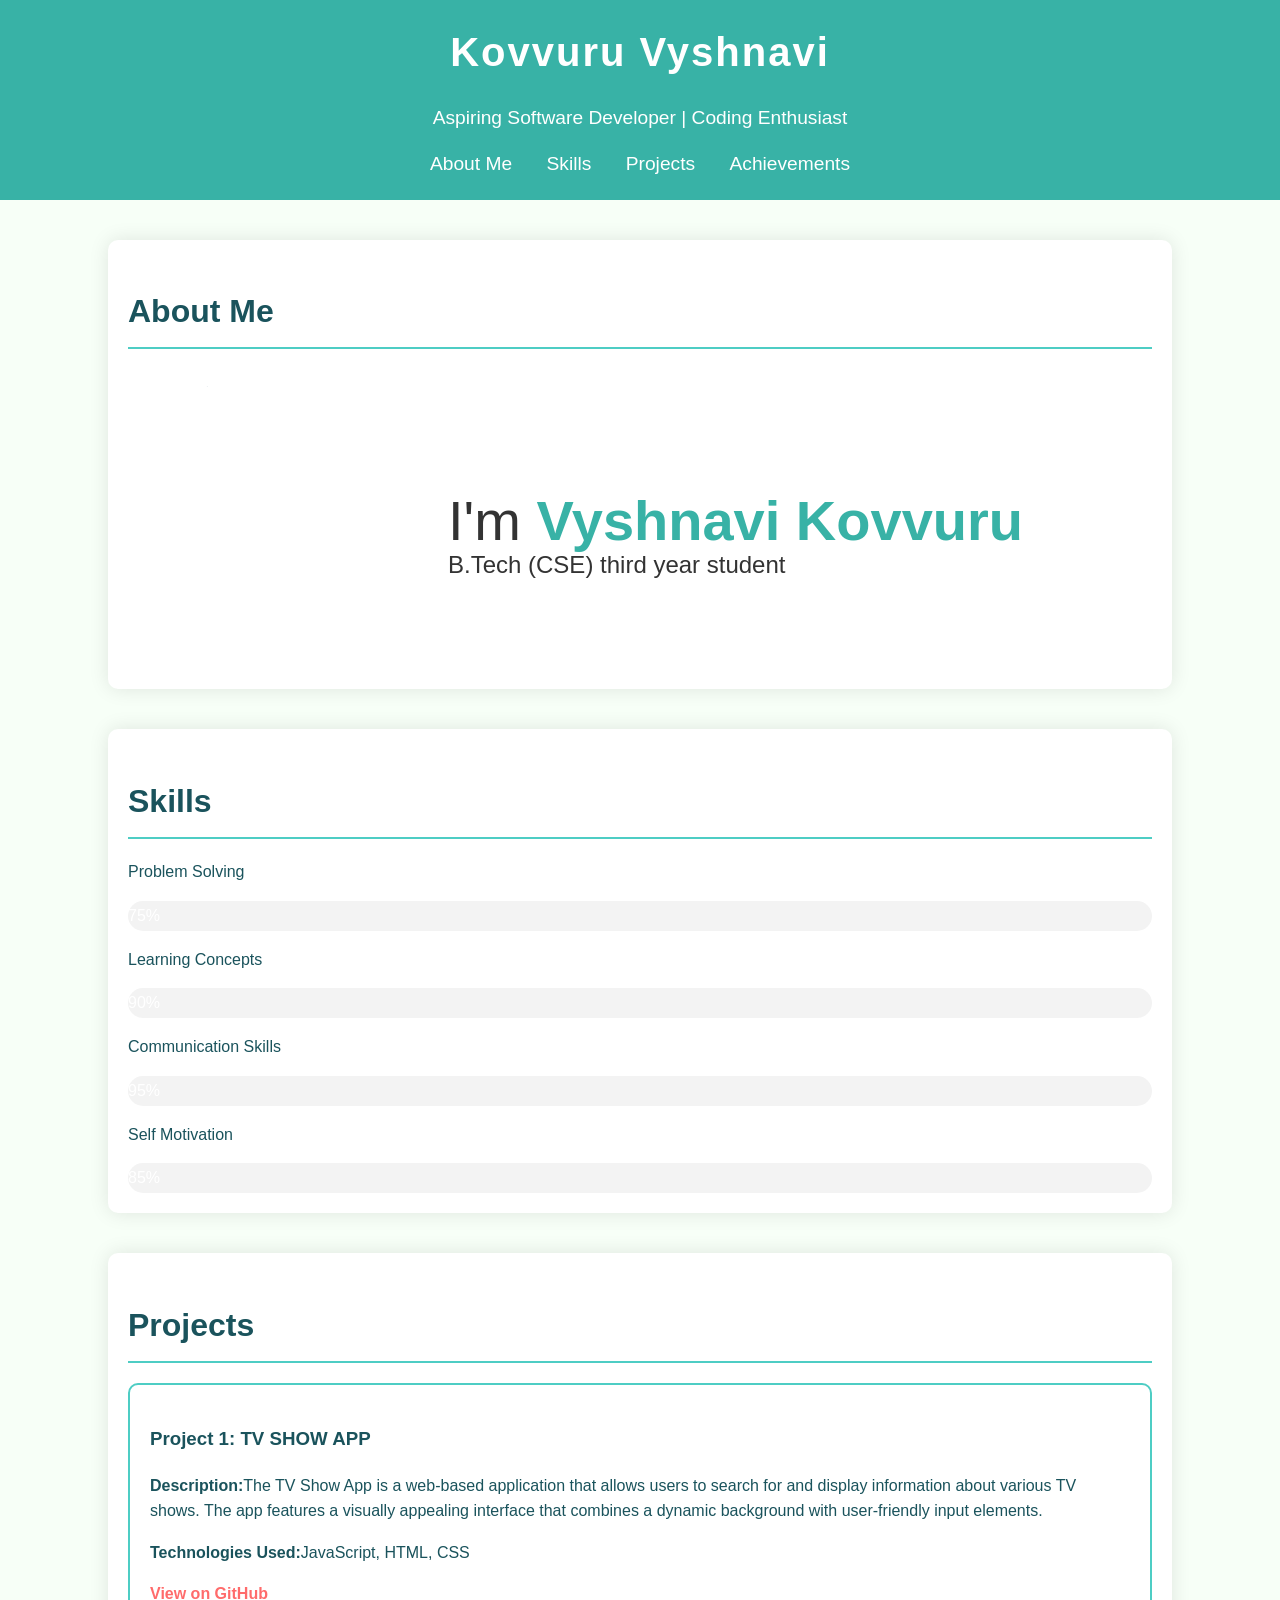
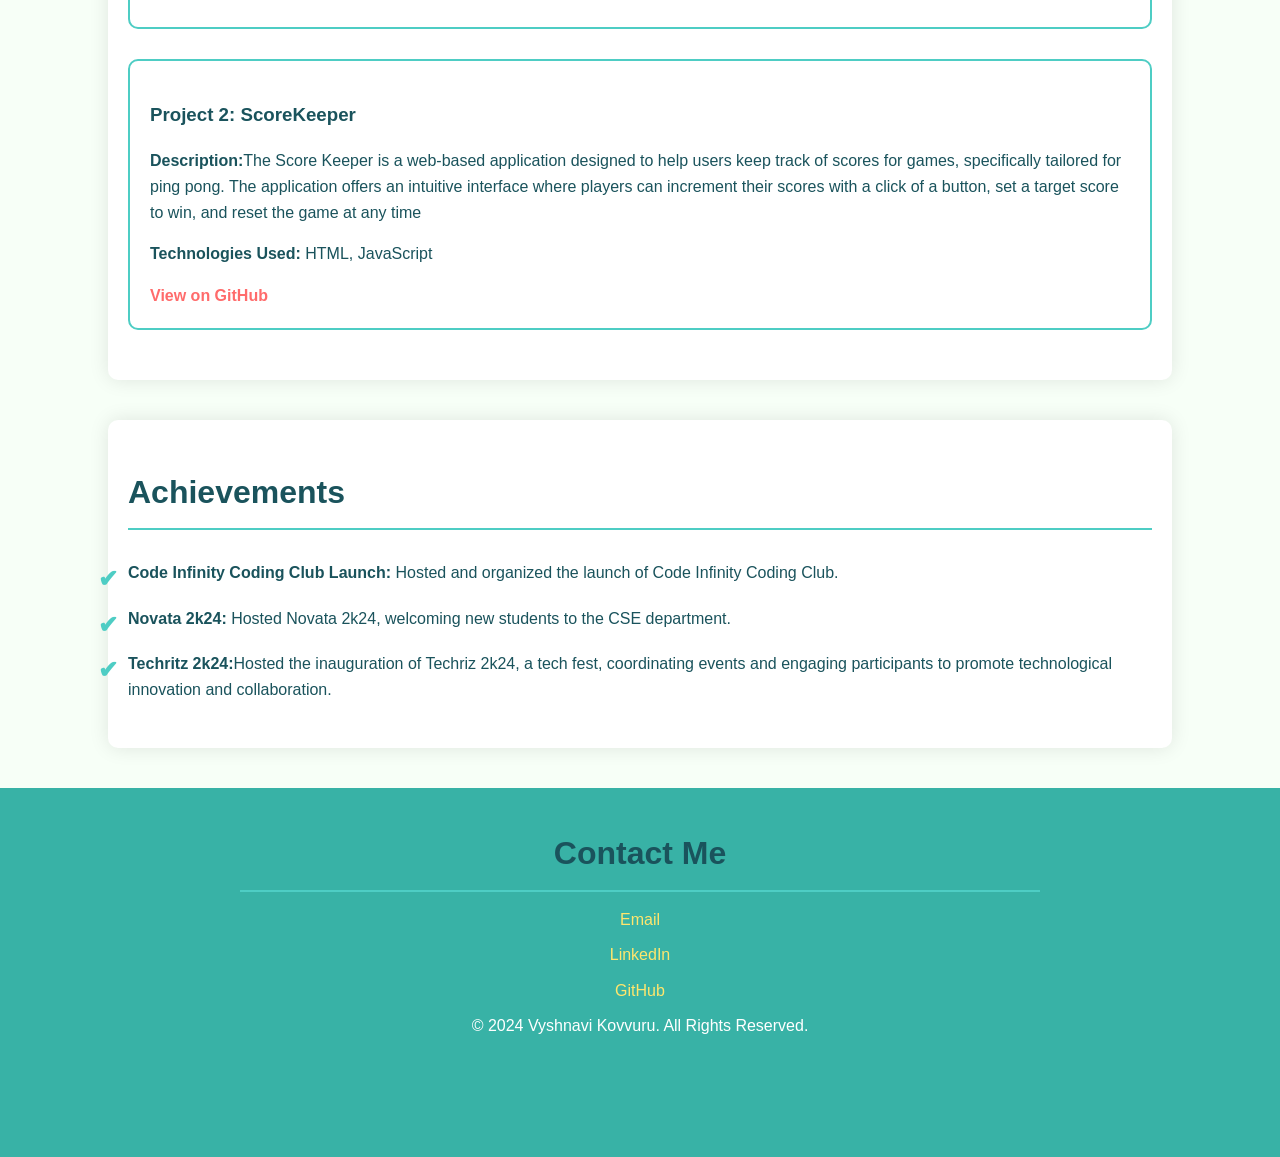
==== index.html @ 415fb472 "Update index.html" ====
<!DOCTYPE html>
<html lang="en">
<head>
    <meta charset="UTF-8">
    <meta name="viewport" content="width=device-width, initial-scale=1.0">
    <meta http-equiv="X-UA-Compatible" content="ie=edge">
    <title>My Portfolio</title>
    <link rel="stylesheet" href="portfolio.css">
</head>
<body>
    <header>
        <h1>Kovvuru Vyshnavi</h1>
        <p>Aspiring Software Developer | Coding Enthusiast</p>
        <nav>
            <a href="#about">About Me</a>
            <a href="#skills">Skills</a>
            <a href="#projects">Projects</a>
            <a href="#achievements">Achievements</a>
        </nav>
    </header>

    <section id="about" class="section">
        <h2>About Me</h2>
        <div class="about-container">
            <img src="C:\Users\Vyshnavi\Downloads\1729395851161.jpg" alt="Vyshnavi" class="profile-image">
            <div class="about-text">
                <p id="self">I'm <strong id="selfd">Vyshnavi Kovvuru</strong></p>
                <p id="student-info">B.Tech (CSE) third year student</p> 
            </div>
        </div> 
    </section>

    
    <section id="skills" class="section">
        <h2>Skills</h2>
        <div class="skill-bar">
            <p>Problem Solving</p>
            <div class="progress">
                <div class="progress-bar" style="width: 75%;">75%</div>
            </div>
        </div>
        <div class="skill-bar">
            <p>Learning Concepts</p>
            <div class="progress">
                <div class="progress-bar" style="width: 90%;">90%</div>
            </div>
        </div>
        <div class="skill-bar">
            <p>Communication Skills</p>
            <div class="progress">
                <div class="progress-bar" style="width: 95%;">95%</div>
            </div>
        </div>
        <div class="skill-bar"></div>
            <p>Self Motivation</p>
            <div class="progress">
                <div class="progress-bar" style="width: 85%;">85%</div>
            </div>
        </div>
    </section>

    <section id="projects" class="section">
        <h2>Projects</h2>
        <div class="project">
            <h3>Project 1: TV SHOW APP</h3>
            <div class="project-description">
                <p><strong>Description:</strong>The TV Show App is a web-based application that allows users to search for and display information about
                    various TV shows. The app features a visually appealing interface that combines a dynamic background
                    with user-friendly input elements.</p>
                <p><strong>Technologies Used:</strong>JavaScript, HTML, CSS</p>
                <a href="https://github.com/vyshnavikovvuru/TvshowApp" target="_blank">View on GitHub</a>
            </div>
        </div>
        <div class="project">
            <h3>Project 2: ScoreKeeper</h3>
            <div class="project-description">
                <p><strong>Description:</strong>The Score Keeper is a web-based application designed to help users keep track of scores for games, specifically
                    tailored for ping pong. The application offers an intuitive interface where players can increment their scores
                    with a click of a button, set a target score to win, and reset the game at any time</p>
                <p><strong>Technologies Used:</strong> HTML, JavaScript</p>
                <a href="https://github.com/vyshnavikovvuru/ScoreKeeper" target="_blank">View on GitHub</a>
            </div>
        </div>
    </section>

    <section id="achievements" class="section">
        <h2>Achievements</h2>
        <ul>
            <li><strong>Code Infinity Coding Club Launch:</strong> Hosted and organized the launch of Code Infinity Coding Club.</li>
            <li><strong>Novata 2k24:</strong> Hosted Novata 2k24, welcoming new students to the CSE department.</li>
            <li><strong>Techritz 2k24:</strong>Hosted the inauguration of Techriz 2k24, a tech fest, coordinating events and engaging participants to promote technological innovation and collaboration.</li>
        </ul>
    </section>

    <!-- <section id="contact" class="section">
        <h2>Contact</h2>
        <p>Email: <a href="mailto:youremail@example.com">youremail@example.com</a></p>
        <p>LinkedIn: <a href="[Your LinkedIn URL]" target="_blank">LinkedIn Profile</a></p>
        <p>GitHub: <a href="[Your GitHub URL]" target="_blank">GitHub Profile</a></p>
    </section> -->

    <footer>
        <div class="footer-content">
            <h2>Contact Me</h2>
            <p><a href="mailto:vyshnavikovvuru7@gmail.com">Email</a></p>
            <p><a href="https://www.linkedin.com/in/vyshnavi-kovvuru-048918289" target="_blank">LinkedIn</a></p>
            <p><a href="https://github.com/vyshnavikovvuru" target="_blank">GitHub</a></p>
            <p>© 2024 Vyshnavi Kovvuru. All Rights Reserved.</p>
            
            <div class="social-icons">
                <a href="https://www.linkedin.com/in/vyshnavi-kovvuru-048918289" target="_blank" aria-label="LinkedIn">
                    <i class="fab fa-linkedin"></i>
                </a>
                <a href="https://github.com/vyshnavikovvuru" target="_blank" aria-label="GitHub">
                    <i class="fab fa-github"></i>
                </a>
                <a href="mailto:vyshnavikovvuru7@gmail.com" aria-label="Email">
                    <i class="fas fa-envelope"></i>
                </a>
            </div>
        </div>
    </footer>
    
    

    <script src="portfolio.js"></script>
</body>
</html>
---- portfolio.css ----
/* Existing styles remain unchanged */
body {
    font-family: 'Arial', sans-serif;
    margin: 0;
    padding: 0;
    background-color: #F7FFF7;
    color: #1A535C;
    line-height: 1.6;
    /* background-image: url("https://wallpapers.com/images/hd/light-color-background-u5ajon1xr9puabyq.jpg"); */
    background-size: cover; /* Ensures the image covers the entire background */
    background-position: center; /* Centers the image */
    background-repeat: no-repeat; /* Prevents the image from repeating */
}

header {
    background-color:#38B2A6;
    color: white;
    padding: 20px 0;
    text-align: center;
}

header h1 {
    margin: 0;
    font-size: 2.5em;
    letter-spacing: 2px;
}

header p {
    font-size: 1.2em;
    margin-bottom: 15px;
}

header nav a {
    color: white;
    text-decoration: none;
    margin: 0 15px;
    font-size: 1.2em;
}

header nav a:hover {
    color: #FFE66D; /* Add a hover effect with an accent color */
}
.about-container {
    display: flex; /* Use flexbox for alignment */
    align-items: center; /* Center items vertically */
}

.profile-image {
    width: 300px; /* Adjust width as needed */
    height: 300px; /* Set height to make it a circle */
    border-radius: 50%; /* Make the image circular */
    margin-right: 20px; /* Space between the image and text */
    object-fit: cover; /* Ensure the image covers the area without distortion */
}
#self{
    font-size: 3.5rem; /* Increase size of paragraph text */
    line-height: 1.6; /* Improve readability with line height */
    color: #333;
}
#selfd{
    color :  #38B2A6;
}
#student-info{
    font-size: 1.5rem; /* Increase size of paragraph text */
    margin-top: 0cm;
    line-height: 0; /* Improve readability with line height */
    color: #333;
    /* margin: 0 !important; */
}
.about-text p {
    margin: 0; 
    line-height: 0.15;
    margin-top: 2px;
}


section {
    margin: 40px auto;
    padding: 20px;
    width: 80%;
    background-color: white;
    border-radius: 10px;
    box-shadow: 0 0 20px rgba(0, 0, 0, 0.1);
}

/* Section Titles */
h2 {
    border-bottom: 2px solid #4ECDC4;
    color: #1A535C;
    padding-bottom: 10px;
    margin-bottom: 20px;
    font-size: 2em;
}

/* Skills with Colorful Progress Bars */
.skill-bar {
    margin-bottom: 15px;
}

.progress {
    background-color: #f3f3f3;
    border-radius: 20px;
    position: relative;
    height: 30px;
    width: 100%;
}

.progress-bar {
    background-color: #38B2A6;
    height: 100%;
    line-height: 30px;
    color: white;
    text-align: center;
    border-radius: 20px;
    width: 0;
    transition: width 1.5s ease-in-out;
}

/* Projects with Hover Effect and Accent Colors */
.project {
    margin-bottom: 30px;
    padding: 20px;
    border: 2px solid #4ECDC4;
    border-radius: 10px;
    transition: transform 0.3s ease, background-color 0.3s ease;
}

.project:hover {
    transform: scale(1.05);
    background-color: #FFE66D;
}

.project h3 {
    color: #1A535C;
}

.project a {
    color: #FF6B6B;
    text-decoration: none;
    font-weight: bold;
}

.project a:hover {
    color: #4ECDC4;
}

/* Achievements with Colored List Markers */
ul {
    list-style-type: none;
    padding: 0;
}

ul li {
    padding: 10px 0;
    position: relative;
}

ul li::before {
    content: "✔"; /* Custom check mark for each list item */
    color: #4ECDC4;
    font-weight: bold;
    position: absolute;
    left: -30px;
    font-size: 1.5em;
}


/* Footer */
/* footer {
    background-color: #1A535C;
    color: white;
    text-align: center;
    padding: 20px 0;
    position: fixed;
    width: 100%;
    bottom: 0;
} */

/* Scroll Animations */
.section {
    opacity: 0;
    transition: opacity 1s ease-in-out;
}

.section.visible {
    opacity: 1;
}
footer {
    background:  #38B2A6;
    color: white; /* Text color */
    text-align: center; /* Center text */
    padding: 40px 0; /* Padding for spacing */
}

.footer-content {
    max-width: 800px; /* Limit the width of content */
    margin: auto; /* Center the content */
}

footer h2 {
    margin: 0; /* Remove default margin */
    font-size: 2em; /* Font size for heading */
    margin-bottom: 15px; /* Space below heading */
}

footer p {
    margin: 10px 0; /* Add spacing between paragraphs */
}

footer p a {
    color: #FFE66D; /* Link color */
    text-decoration: none; /* Remove underline from links */
}

footer p a:hover {
    color: #fff; /* Change link color on hover */
    text-decoration: underline; /* Underline on hover */
}

.social-icons {
    margin: 20px 0; /* Space around icons */
}

.social-icons a {
    color: #FFE66D; /* Icon color */
    margin: 0 10px; /* Space between icons */
    font-size: 1.5em; /* Size of icons */
    transition: color 0.3s; /* Smooth color change */
}

.social-icons a:hover {
    color: #FF6B6B; /* Change icon color on hover */
}
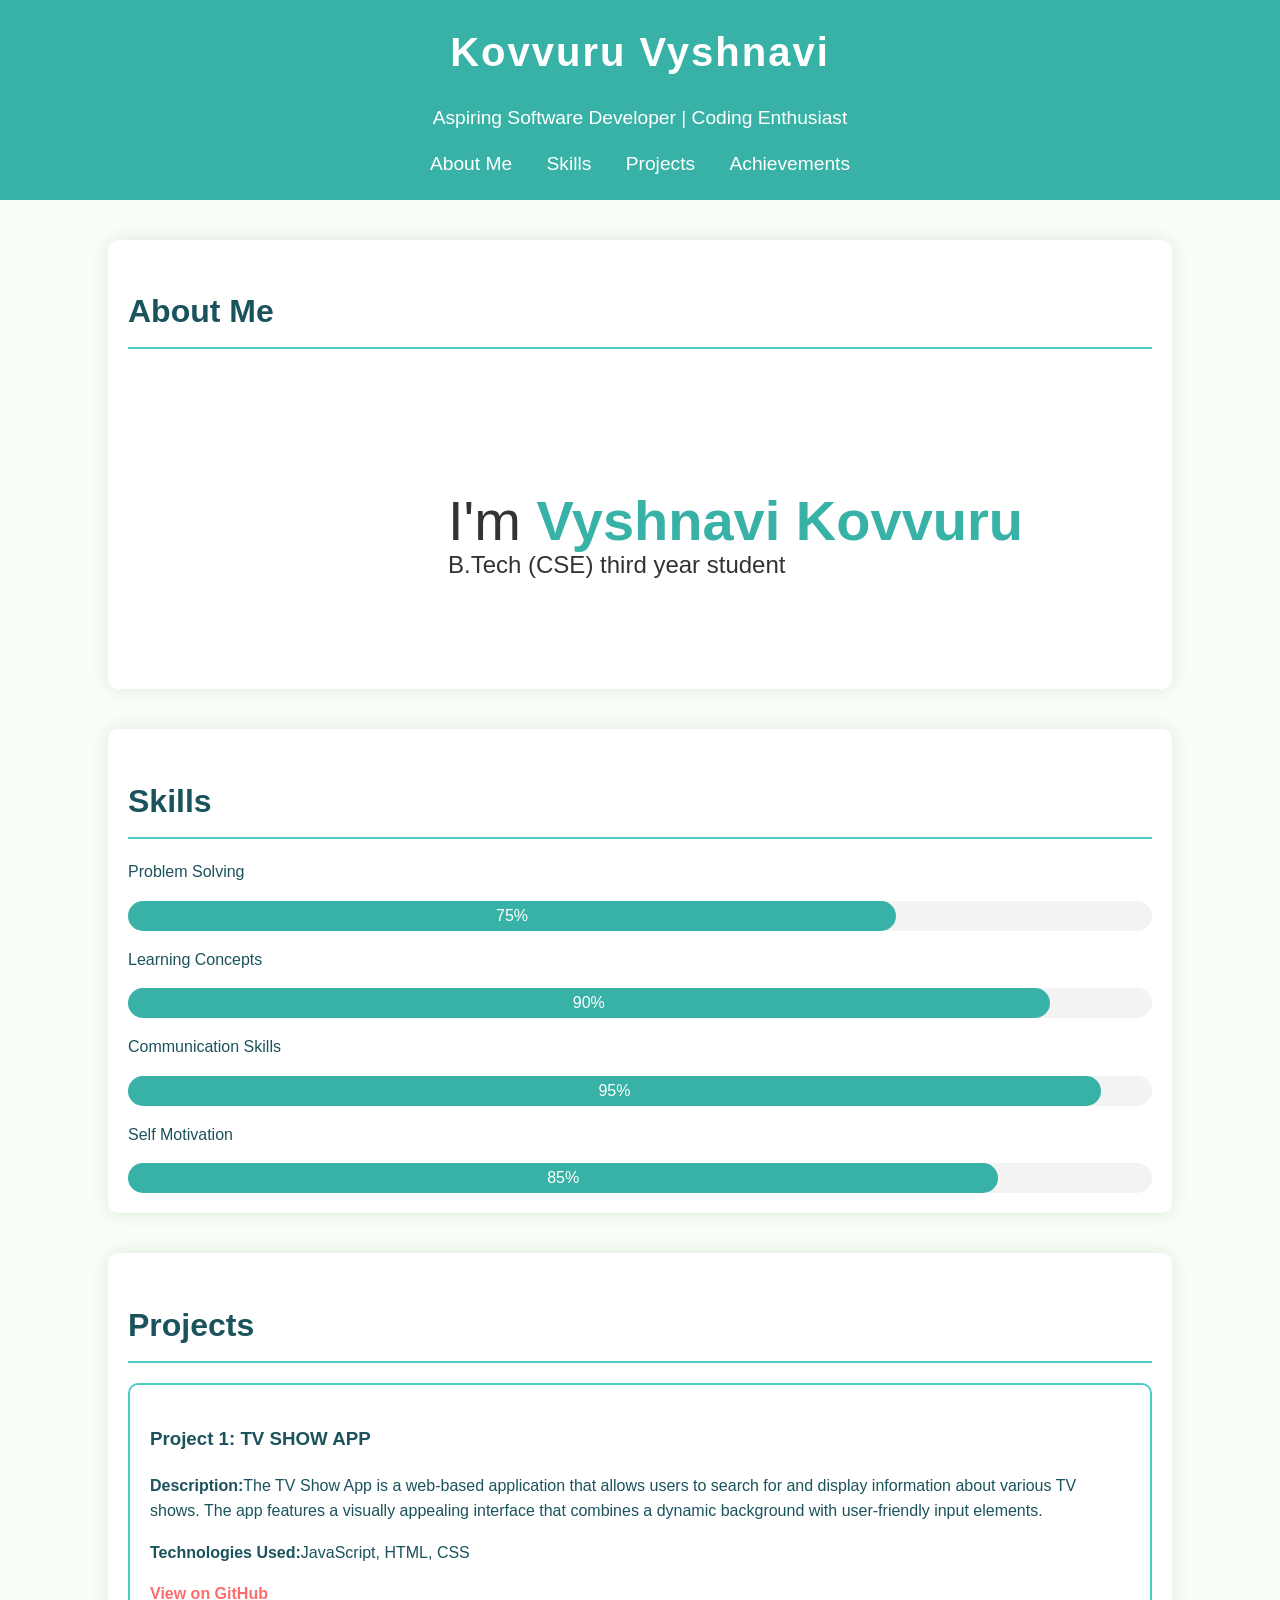
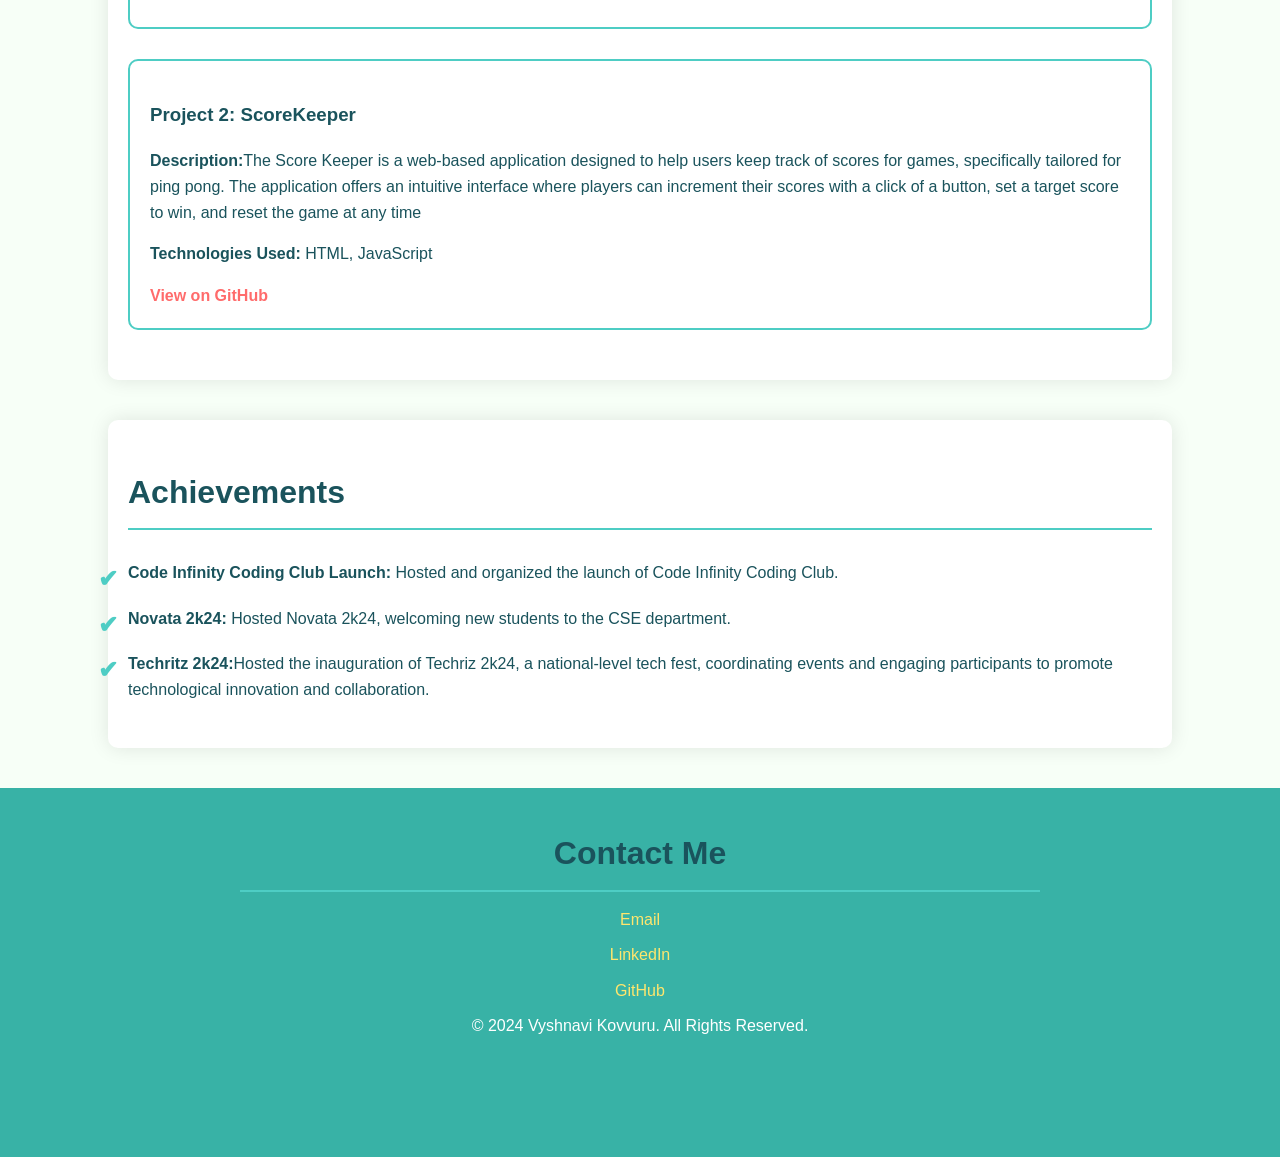
==== commit 1e197e44: "Update index.html" ====
--- a/index.html
+++ b/index.html
@@ -88,7 +88,7 @@
         <ul>
             <li><strong>Code Infinity Coding Club Launch:</strong> Hosted and organized the launch of Code Infinity Coding Club.</li>
             <li><strong>Novata 2k24:</strong> Hosted Novata 2k24, welcoming new students to the CSE department.</li>
-            <li><strong>Techritz 2k24:</strong>Hosted the inauguration of Techriz 2k24, a tech fest, coordinating events and engaging participants to promote technological innovation and collaboration.</li>
+            <li><strong>Techritz 2k24:</strong>Hosted the inauguration of Techriz 2k24, a national-level tech fest, coordinating events and engaging participants to promote technological innovation and collaboration.</li>
         </ul>
     </section>
 
--- a/portfolio.css
+++ b/portfolio.css
@@ -112,7 +112,6 @@
     color: white;
     text-align: center;
     border-radius: 20px;
-    width: 0;
     transition: width 1.5s ease-in-out;
 }
 
@@ -232,3 +231,5 @@
     color: #FF6B6B; /* Change icon color on hover */
 }
 
+
+
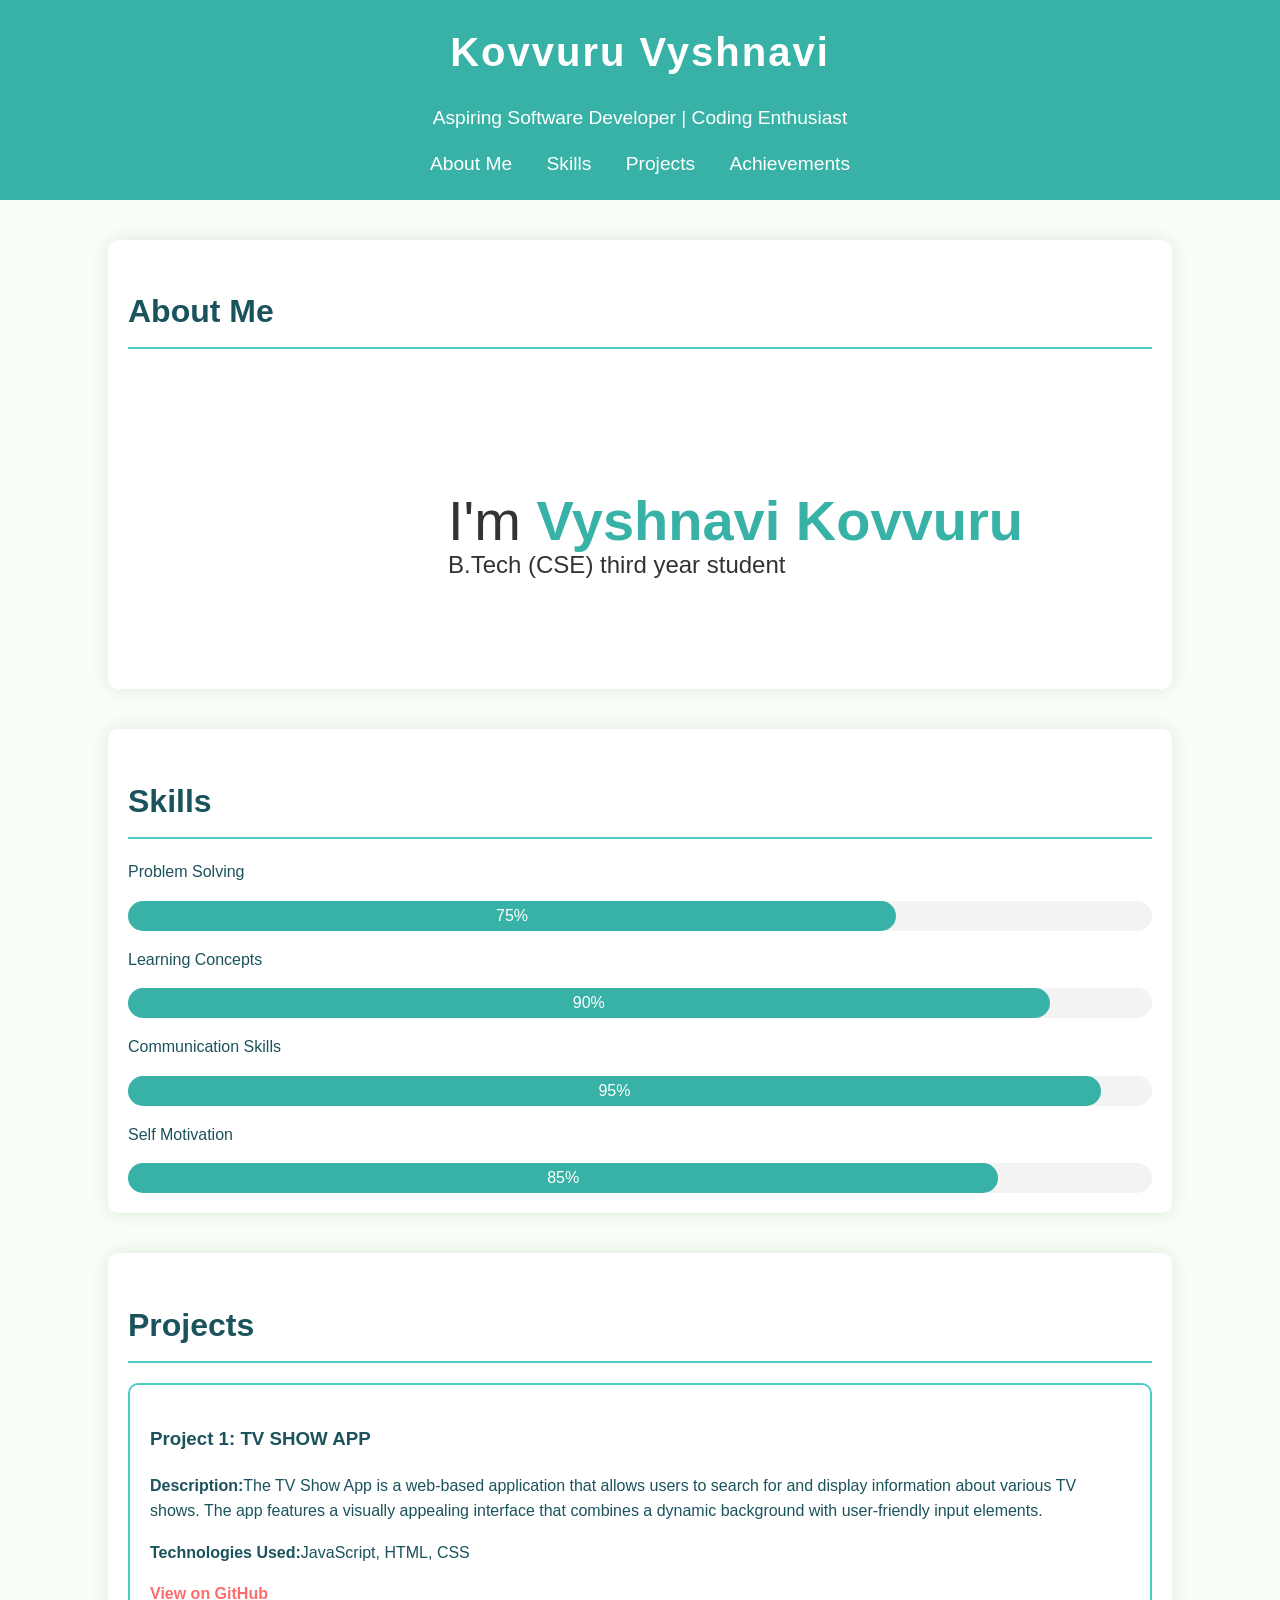
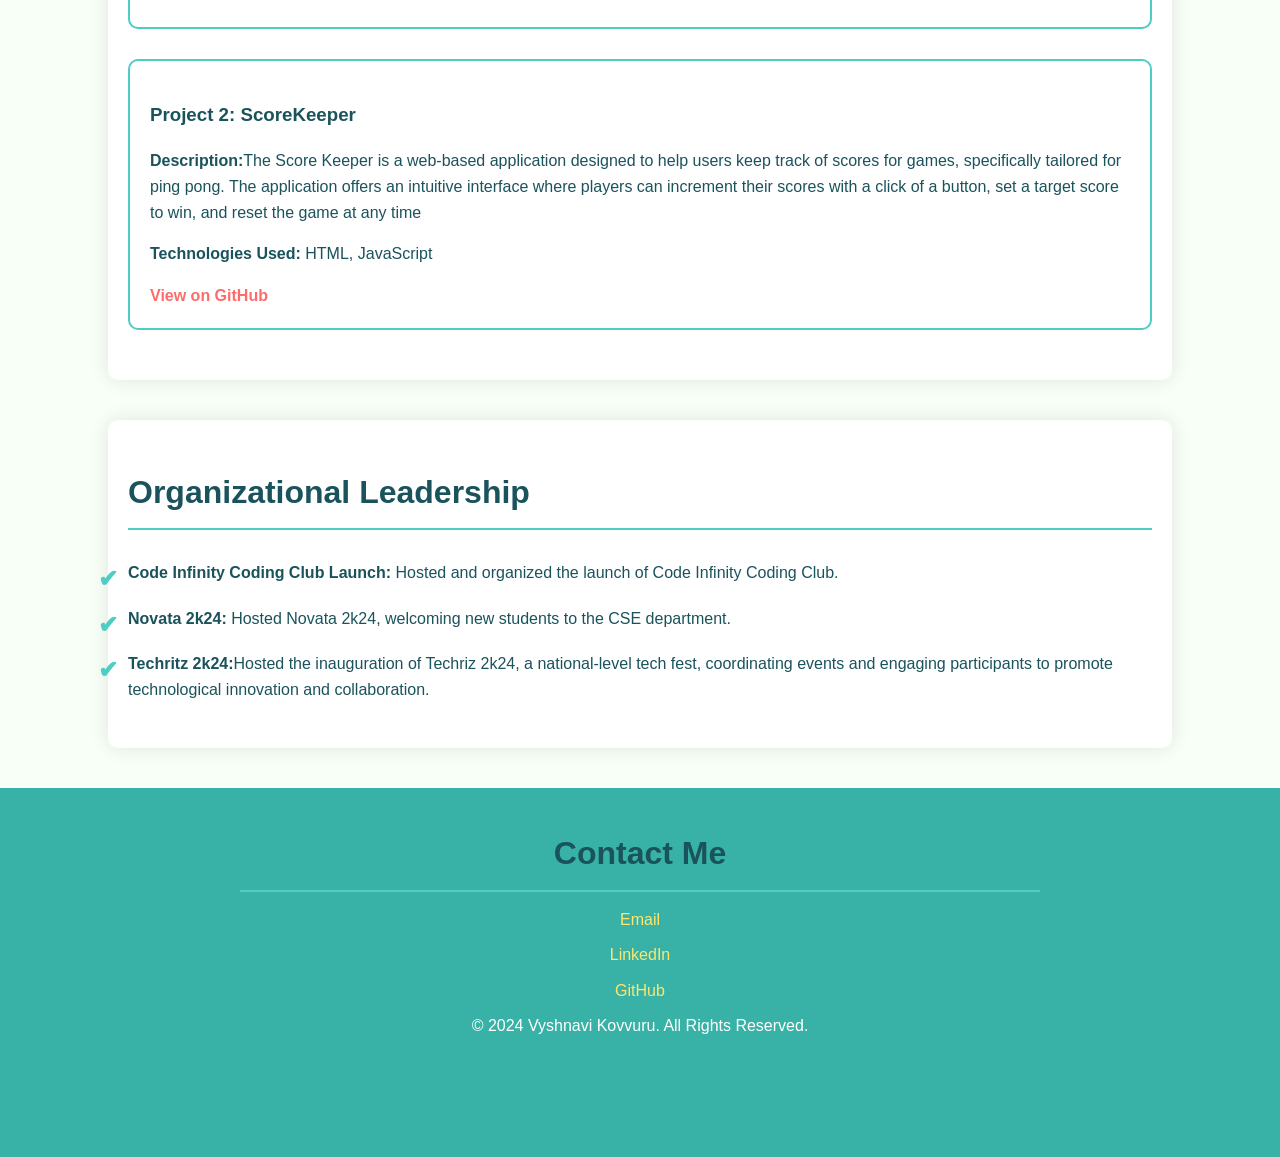
==== commit 38d65eda: "Update index.html" ====
--- a/index.html
+++ b/index.html
@@ -22,7 +22,7 @@
     <section id="about" class="section">
         <h2>About Me</h2>
         <div class="about-container">
-            <img src="C:\Users\Vyshnavi\Downloads\1729395851161.jpg" alt="Vyshnavi" class="profile-image">
+            <img src="https://raw.githubusercontent.com/vyshnavikovvuru/myportfolio/main/IMG_20241020_092113.jpg" alt="Vyshnavi" class="profile-image">
             <div class="about-text">
                 <p id="self">I'm <strong id="selfd">Vyshnavi Kovvuru</strong></p>
                 <p id="student-info">B.Tech (CSE) third year student</p> 
@@ -84,7 +84,7 @@
     </section>
 
     <section id="achievements" class="section">
-        <h2>Achievements</h2>
+        <h2>Organizational Leadership</h2>
         <ul>
             <li><strong>Code Infinity Coding Club Launch:</strong> Hosted and organized the launch of Code Infinity Coding Club.</li>
             <li><strong>Novata 2k24:</strong> Hosted Novata 2k24, welcoming new students to the CSE department.</li>
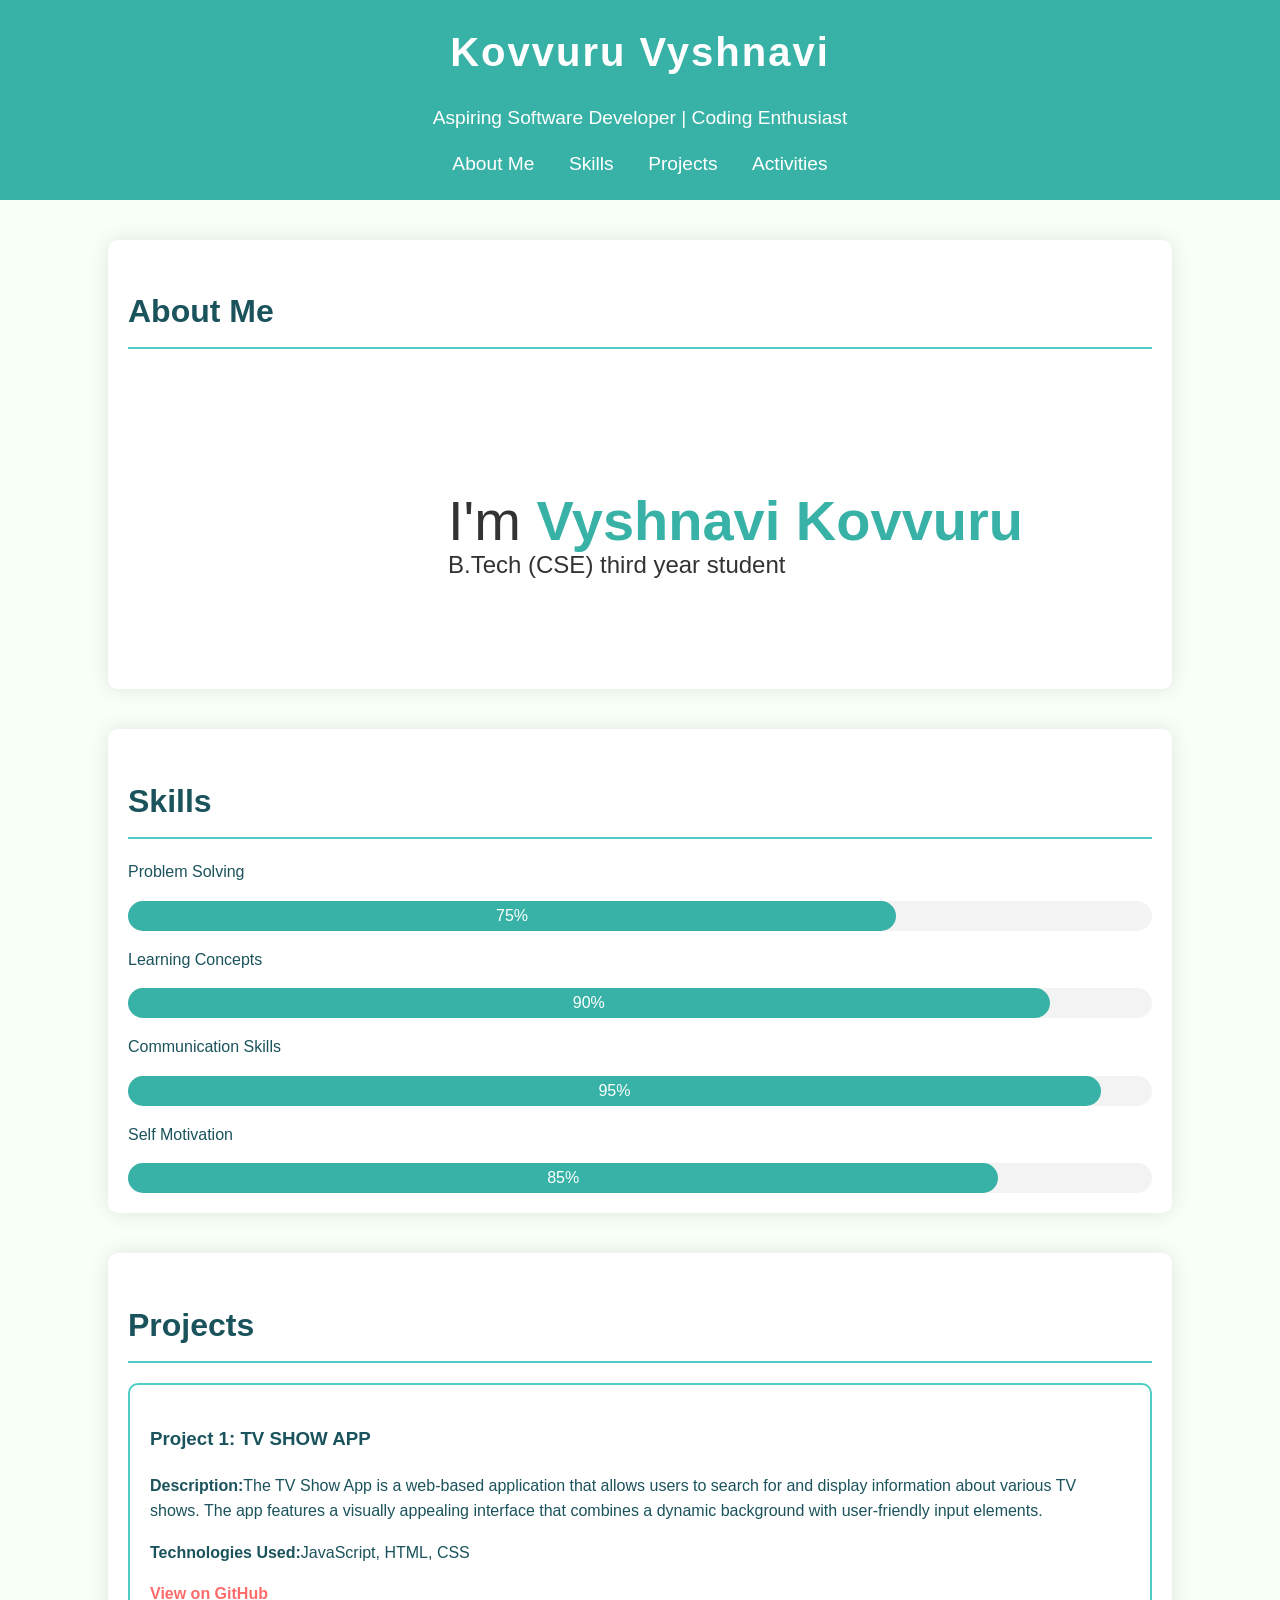
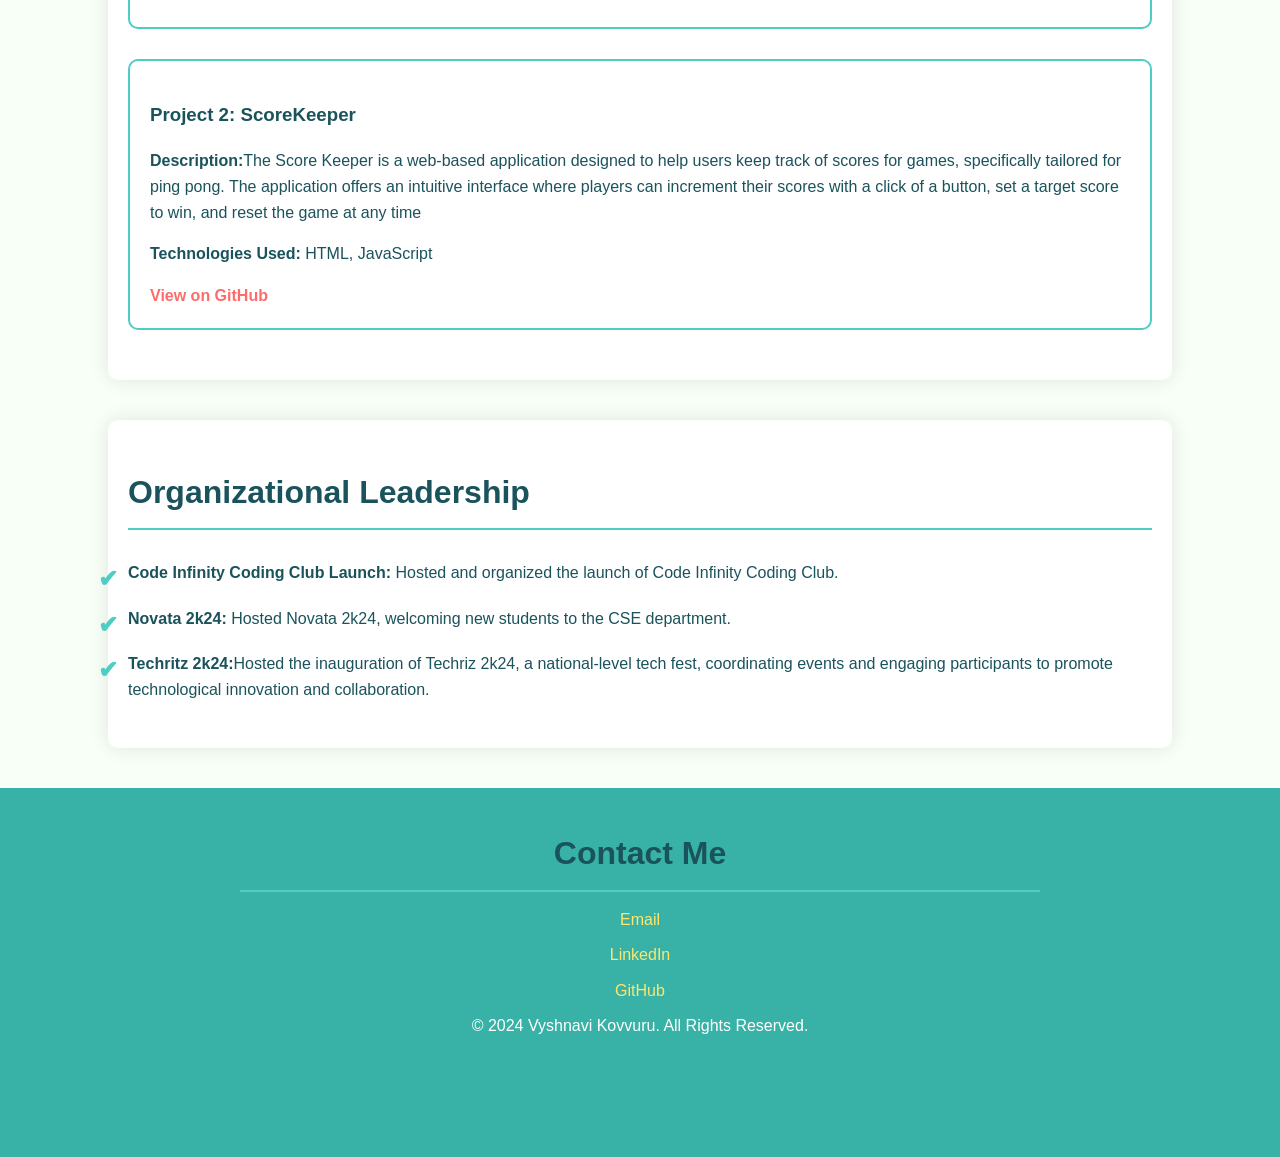
==== commit c1f80a20: "Update index.html" ====
--- a/index.html
+++ b/index.html
@@ -15,7 +15,7 @@
             <a href="#about">About Me</a>
             <a href="#skills">Skills</a>
             <a href="#projects">Projects</a>
-            <a href="#achievements">Achievements</a>
+            <a href="#achievements">Activities</a>
         </nav>
     </header>
 
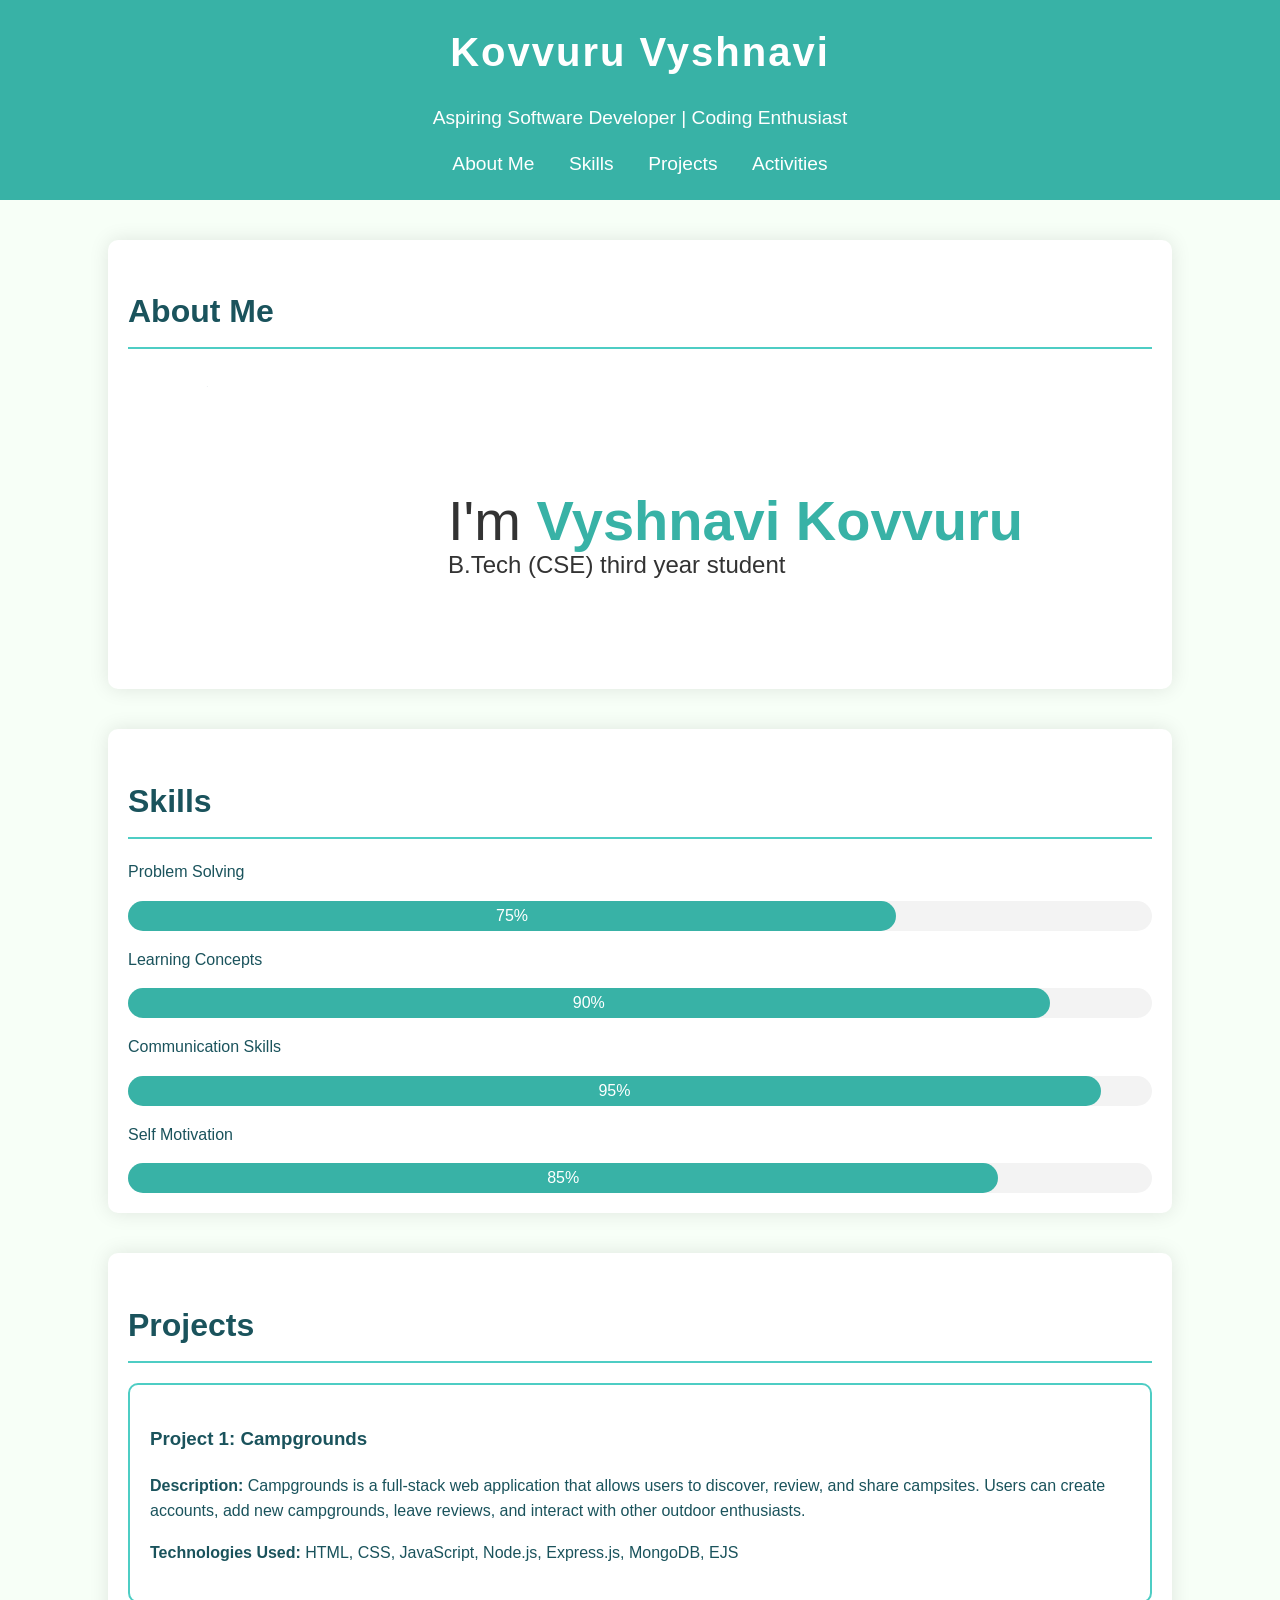
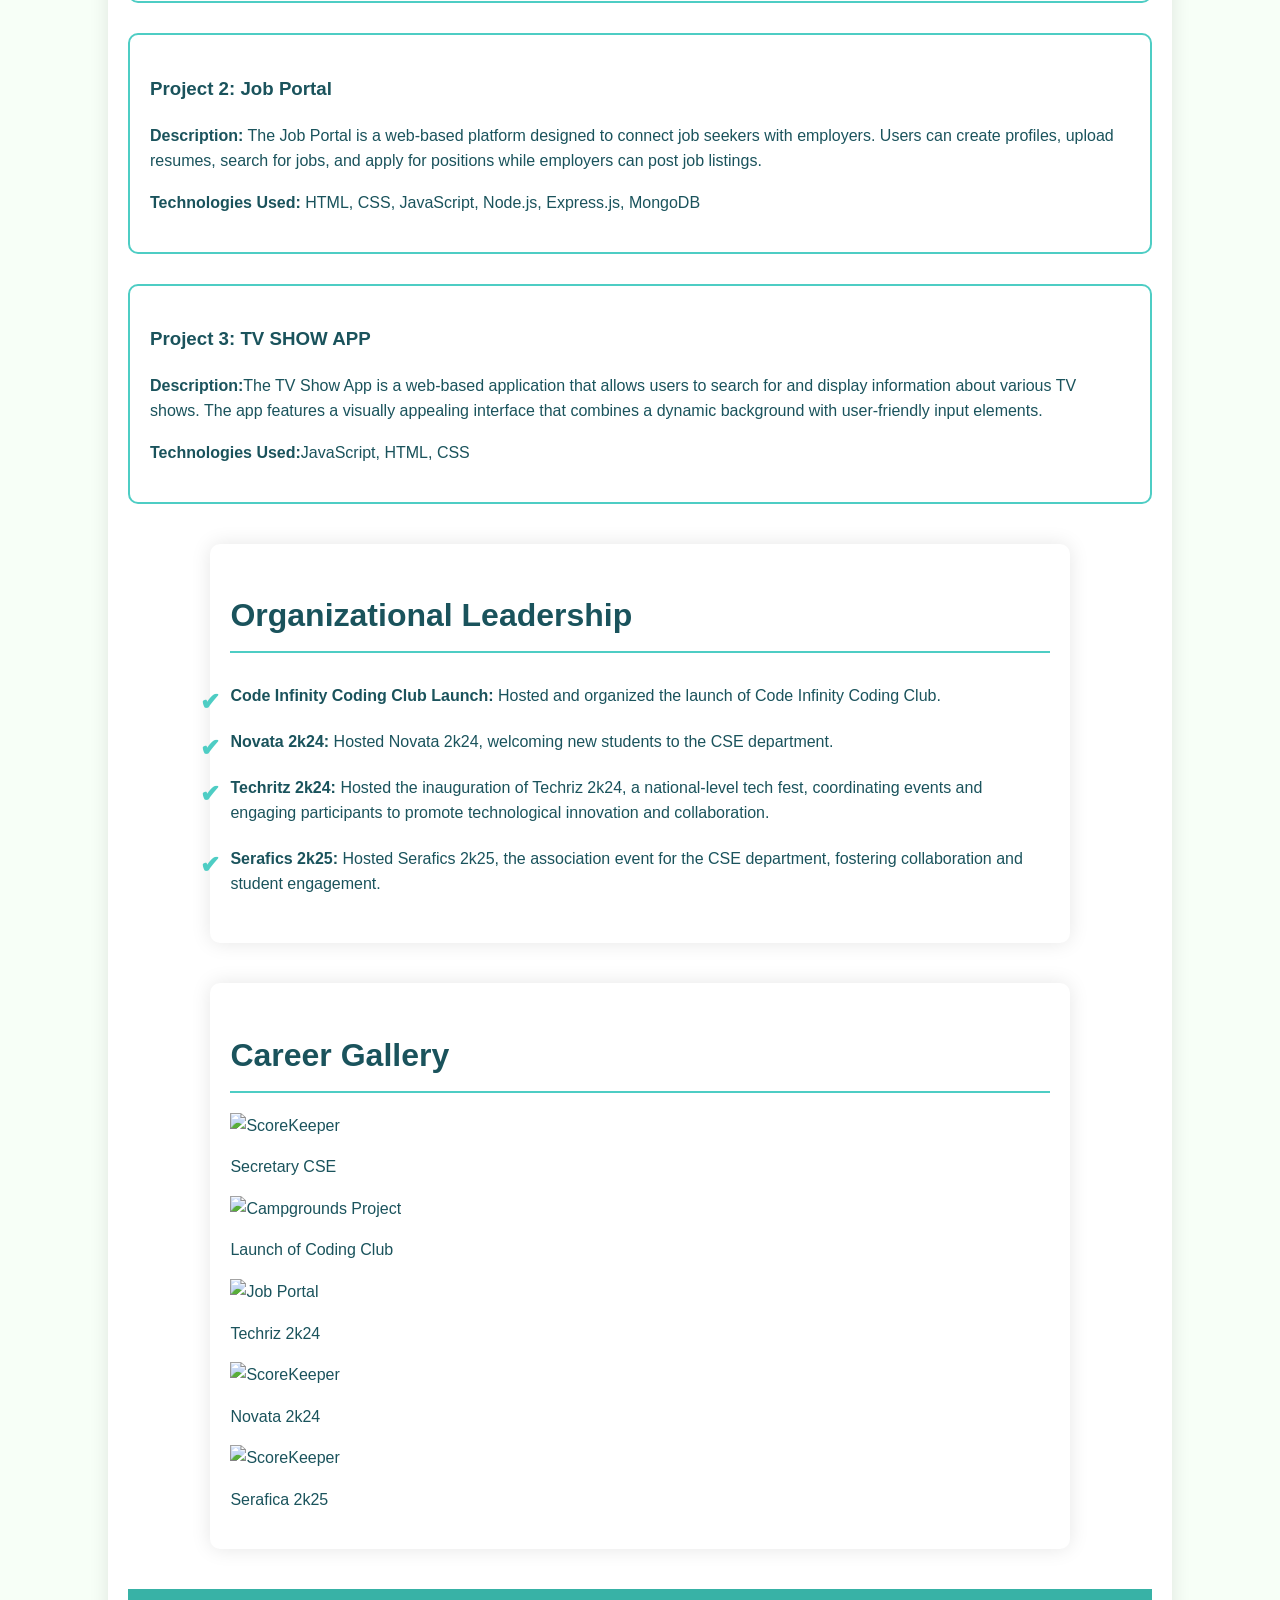
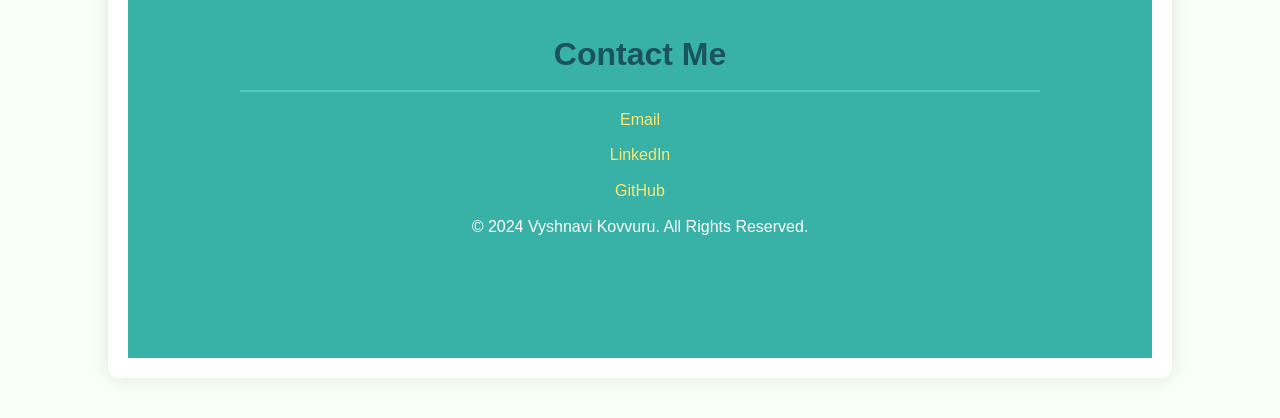
==== commit a2fe781a: "Update index.html" ====
--- a/index.html
+++ b/index.html
@@ -1,3 +1,4 @@
+
 <!DOCTYPE html>
 <html lang="en">
 <head>
@@ -62,35 +63,72 @@
     <section id="projects" class="section">
         <h2>Projects</h2>
         <div class="project">
-            <h3>Project 1: TV SHOW APP</h3>
+            <h3>Project 1: Campgrounds</h3>
+            <div class="project-description">
+                <p><strong>Description:</strong> Campgrounds is a full-stack web application that allows users to discover, review, and share campsites. 
+                    Users can create accounts, add new campgrounds, leave reviews, and interact with other outdoor enthusiasts.</p>
+                <p><strong>Technologies Used:</strong> HTML, CSS, JavaScript, Node.js, Express.js, MongoDB, EJS</p>
+                <!-- <a href="https://github.com/vyshnavikovvuru/Campgrounds" target="_blank">View on GitHub</a> -->
+            </div>
+        </div>
+        
+        <div class="project">
+            <h3>Project 2: Job Portal</h3>
+            <div class="project-description">
+                <p><strong>Description:</strong> The Job Portal is a web-based platform designed to connect job seekers with employers. 
+                    Users can create profiles, upload resumes, search for jobs, and apply for positions while employers can post job listings.</p>
+                <p><strong>Technologies Used:</strong> HTML, CSS, JavaScript, Node.js, Express.js, MongoDB</p>
+                <!-- <a href="https://github.com/vyshnavikovvuru/JobPortal" target="_blank">View on GitHub</a> -->
+            </div>
+        </div>
+        
+        <div class="project">
+            <h3>Project 3: TV SHOW APP</h3>
             <div class="project-description">
                 <p><strong>Description:</strong>The TV Show App is a web-based application that allows users to search for and display information about
                     various TV shows. The app features a visually appealing interface that combines a dynamic background
                     with user-friendly input elements.</p>
                 <p><strong>Technologies Used:</strong>JavaScript, HTML, CSS</p>
-                <a href="https://github.com/vyshnavikovvuru/TvshowApp" target="_blank">View on GitHub</a>
+                <!-- <a href="https://github.com/vyshnavikovvuru/TvshowApp" target="_blank">View on GitHub</a> -->
             </div>
         </div>
-        <div class="project">
-            <h3>Project 2: ScoreKeeper</h3>
-            <div class="project-description">
-                <p><strong>Description:</strong>The Score Keeper is a web-based application designed to help users keep track of scores for games, specifically
-                    tailored for ping pong. The application offers an intuitive interface where players can increment their scores
-                    with a click of a button, set a target score to win, and reset the game at any time</p>
-                <p><strong>Technologies Used:</strong> HTML, JavaScript</p>
-                <a href="https://github.com/vyshnavikovvuru/ScoreKeeper" target="_blank">View on GitHub</a>
+        <section id="achievements" class="section organizational-box">
+            <h2>Organizational Leadership</h2>
+            <ul>
+                <li><strong>Code Infinity Coding Club Launch:</strong> Hosted and organized the launch of Code Infinity Coding Club.</li>
+                <li><strong>Novata 2k24:</strong> Hosted Novata 2k24, welcoming new students to the CSE department.</li>
+                <li><strong>Techritz 2k24:</strong> Hosted the inauguration of Techriz 2k24, a national-level tech fest, coordinating events and engaging participants to promote technological innovation and collaboration.</li>
+                <li><strong>Serafics 2k25:</strong> Hosted Serafics 2k25, the association event for the CSE department, fostering collaboration and student engagement.</li>
+
+            </ul>
+        </section>
+        
+    <section id="gallery">
+        <h2>Career Gallery</h2>
+        <div class="gallery-container">
+            <div class="gallery-item">
+                <img src="https://github.com/vyshnavikovvuru/myportfolio/blob/main/secretary.jpeg?raw=true" alt="ScoreKeeper">
+                <p>Secretary CSE</p>
+            </div>
+            <div class="gallery-item">
+                <img src="https://github.com/vyshnavikovvuru/myportfolio/blob/main/WhatsApp%20Image%202025-03-03%20at%207.18.14%20PM.jpeg?raw=true" alt="Campgrounds Project">
+                <p>Launch of Coding Club</p>
+            </div>
+            <div class="gallery-item">
+                <img src="https://github.com/vyshnavikovvuru/myportfolio/blob/main/techriz.jpeg?raw=true" alt="Job Portal">
+                <p>Techriz 2k24</p>
+            </div>
+            <div class="gallery-item">
+                <img src="https://github.com/vyshnavikovvuru/myportfolio/blob/main/WhatsApp%20Image%202025-03-03%20at%207.18.45%20PM.jpeg?raw=true" alt="ScoreKeeper">
+                <p>Novata 2k24</p>
+            </div>
+            <div class="gallery-item">
+                <img src="https://github.com/vyshnavikovvuru/myportfolio/blob/main/Association.jpeg?raw=true" alt="ScoreKeeper">
+                <p>Serafica 2k25</p>
             </div>
         </div>
     </section>
-
-    <section id="achievements" class="section">
-        <h2>Organizational Leadership</h2>
-        <ul>
-            <li><strong>Code Infinity Coding Club Launch:</strong> Hosted and organized the launch of Code Infinity Coding Club.</li>
-            <li><strong>Novata 2k24:</strong> Hosted Novata 2k24, welcoming new students to the CSE department.</li>
-            <li><strong>Techritz 2k24:</strong>Hosted the inauguration of Techriz 2k24, a national-level tech fest, coordinating events and engaging participants to promote technological innovation and collaboration.</li>
-        </ul>
-    </section>
+    
 
     <!-- <section id="contact" class="section">
         <h2>Contact</h2>
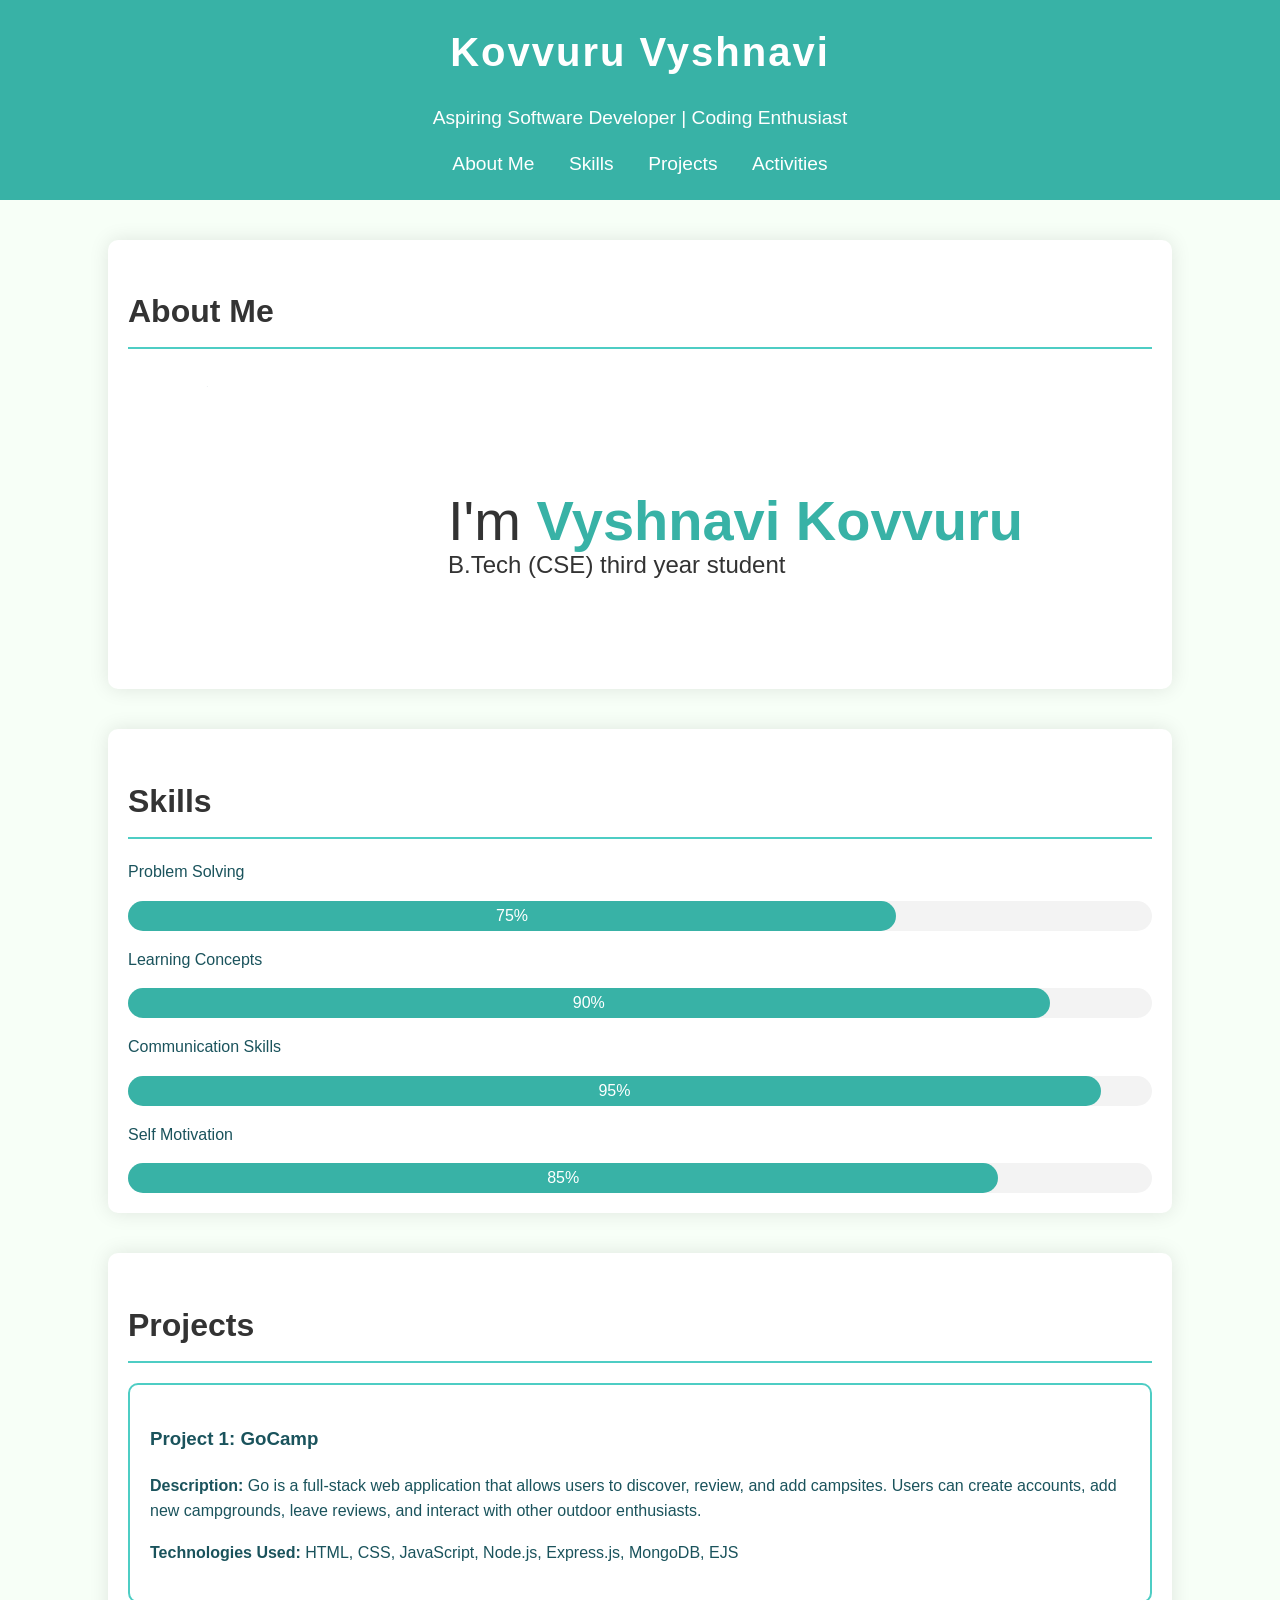
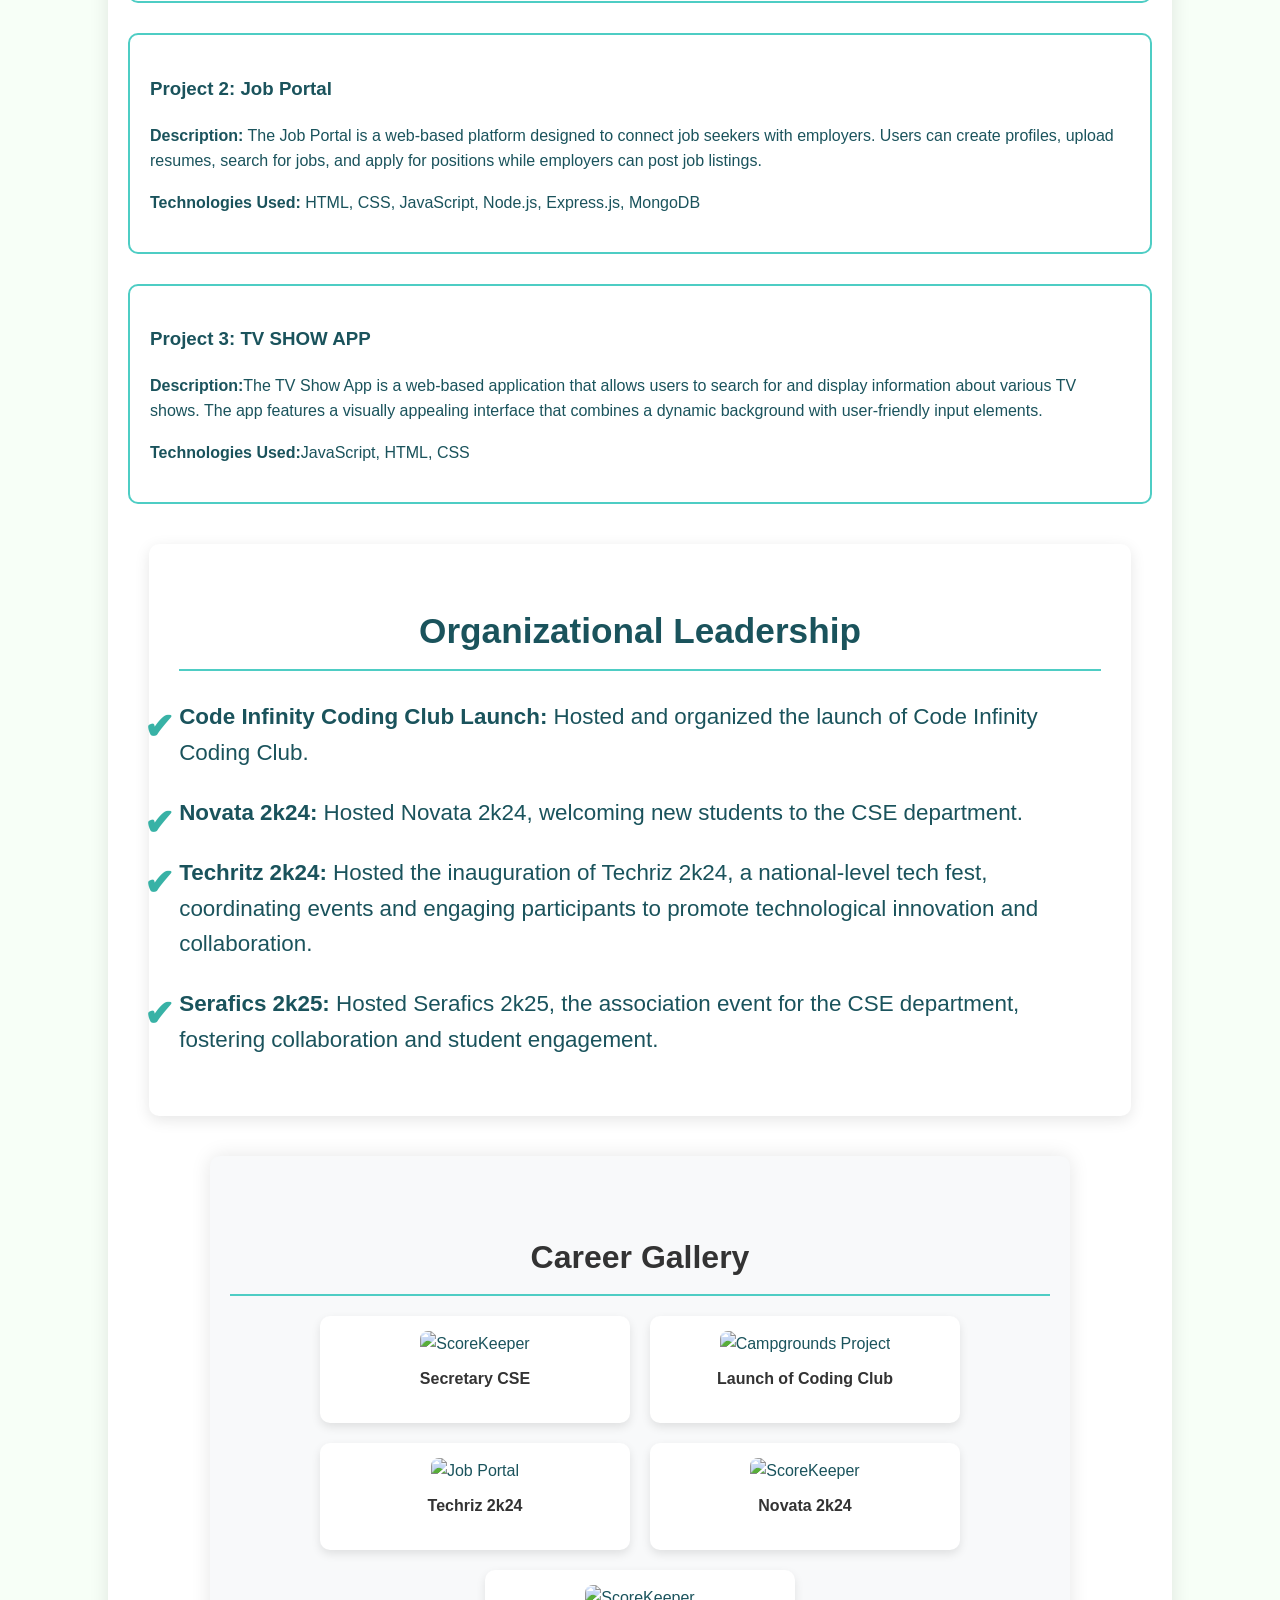
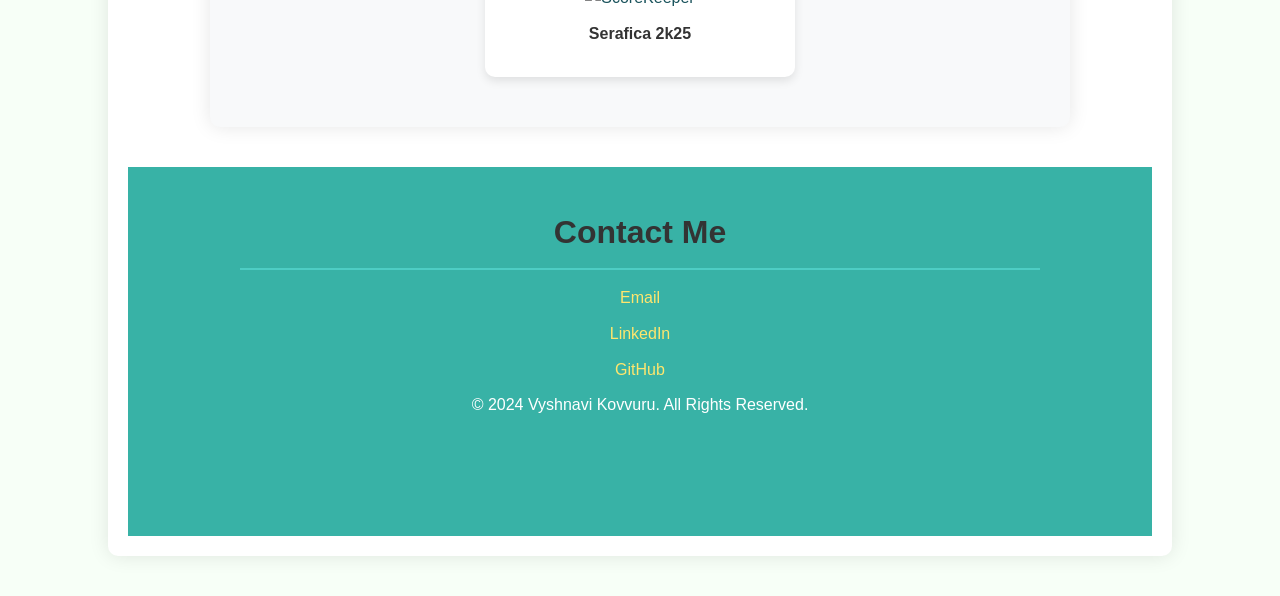
==== commit 1d1ef5a5: "Update index.html" ====
--- a/index.html
+++ b/index.html
@@ -63,9 +63,9 @@
     <section id="projects" class="section">
         <h2>Projects</h2>
         <div class="project">
-            <h3>Project 1: Campgrounds</h3>
+            <h3>Project 1: GoCamp</h3>
             <div class="project-description">
-                <p><strong>Description:</strong> Campgrounds is a full-stack web application that allows users to discover, review, and share campsites. 
+                <p><strong>Description:</strong> Go is a full-stack web application that allows users to discover, review, and add campsites. 
                     Users can create accounts, add new campgrounds, leave reviews, and interact with other outdoor enthusiasts.</p>
                 <p><strong>Technologies Used:</strong> HTML, CSS, JavaScript, Node.js, Express.js, MongoDB, EJS</p>
                 <!-- <a href="https://github.com/vyshnavikovvuru/Campgrounds" target="_blank">View on GitHub</a> -->
--- a/portfolio.css
+++ b/portfolio.css
@@ -231,5 +231,124 @@
     color: #FF6B6B; /* Change icon color on hover */
 }
 
-
-
+/* Career Gallery Section */
+#gallery {
+    text-align: center;
+    padding: 50px 20px;
+    background-color: #f8f9fa;
+}
+
+h2 {
+    font-size: 2rem;
+    margin-bottom: 20px;
+    color: #333;
+}
+
+/* Flexbox for Proper Alignment */
+.gallery-container {
+    display: flex;
+    flex-wrap: wrap;
+    justify-content: center;
+    gap: 20px;
+}
+
+/* Individual Gallery Items */
+.gallery-item {
+    width: 280px;
+    text-align: center;
+    border-radius: 10px;
+    overflow: hidden;
+    box-shadow: 0 4px 10px rgba(0, 0, 0, 0.1);
+    transition: transform 0.3s ease-in-out;
+    background: #ffffff;
+    padding: 15px;
+}
+
+.gallery-item:hover {
+    transform: scale(1.05);
+}
+
+/* Image Styling */
+.gallery-item img {
+    width: 100%;
+    height: 200px;
+    object-fit: cover;
+    border-radius: 8px;
+    transition: transform 0.3s ease-in-out;
+}
+
+/* Image Titles */
+.gallery-item p {
+    margin-top: 10px;
+    font-size: 1rem;
+    font-weight: bold;
+    color: #333;
+}
+
+/* Responsive Design */
+@media (max-width: 768px) {
+    .gallery-container {
+        flex-direction: column;
+        align-items: center;
+    }
+
+    .gallery-item {
+        width: 90%;
+    }
+}
+/* Organizational Leadership Box - Full Width */
+.organizational-box {
+    width: 90%; /* Increase width */
+    max-width: 1200px; /* Allow it to stretch more */
+    margin: 40px auto;
+    padding: 30px;
+    background-color: white;
+    border-radius: 10px;
+    box-shadow: 0 4px 15px rgba(0, 0, 0, 0.1);
+}
+
+/* Ensure Heading Stands Out */
+.organizational-box h2 {
+    font-size: 2.2rem;
+    margin-bottom: 15px;
+    color: #1A535C;
+    text-align: center;
+}
+
+/* Style for List Items */
+.organizational-box ul {
+    list-style-type: none;
+    padding: 0;
+}
+
+.organizational-box li {
+    font-size: 1.4rem; /* Larger text */
+    padding: 12px 0;
+    line-height: 1.6;
+    position: relative;
+    text-align: left;
+}
+
+/* Custom Bullet Point */
+.organizational-box li::before {
+    content: "✔"; /* Green checkmark */
+    color: #38B2A6;
+    font-weight: bold;
+    position: absolute;
+    left: -35px;
+    font-size: 1.6em;
+}
+
+/* Responsive Fix */
+@media (max-width: 768px) {
+    .organizational-box {
+        width: 95%;
+        padding: 25px;
+    }
+
+    .organizational-box li {
+        font-size: 1.2rem; /* Adjust text size for small screens */
+    }
+}
+
+
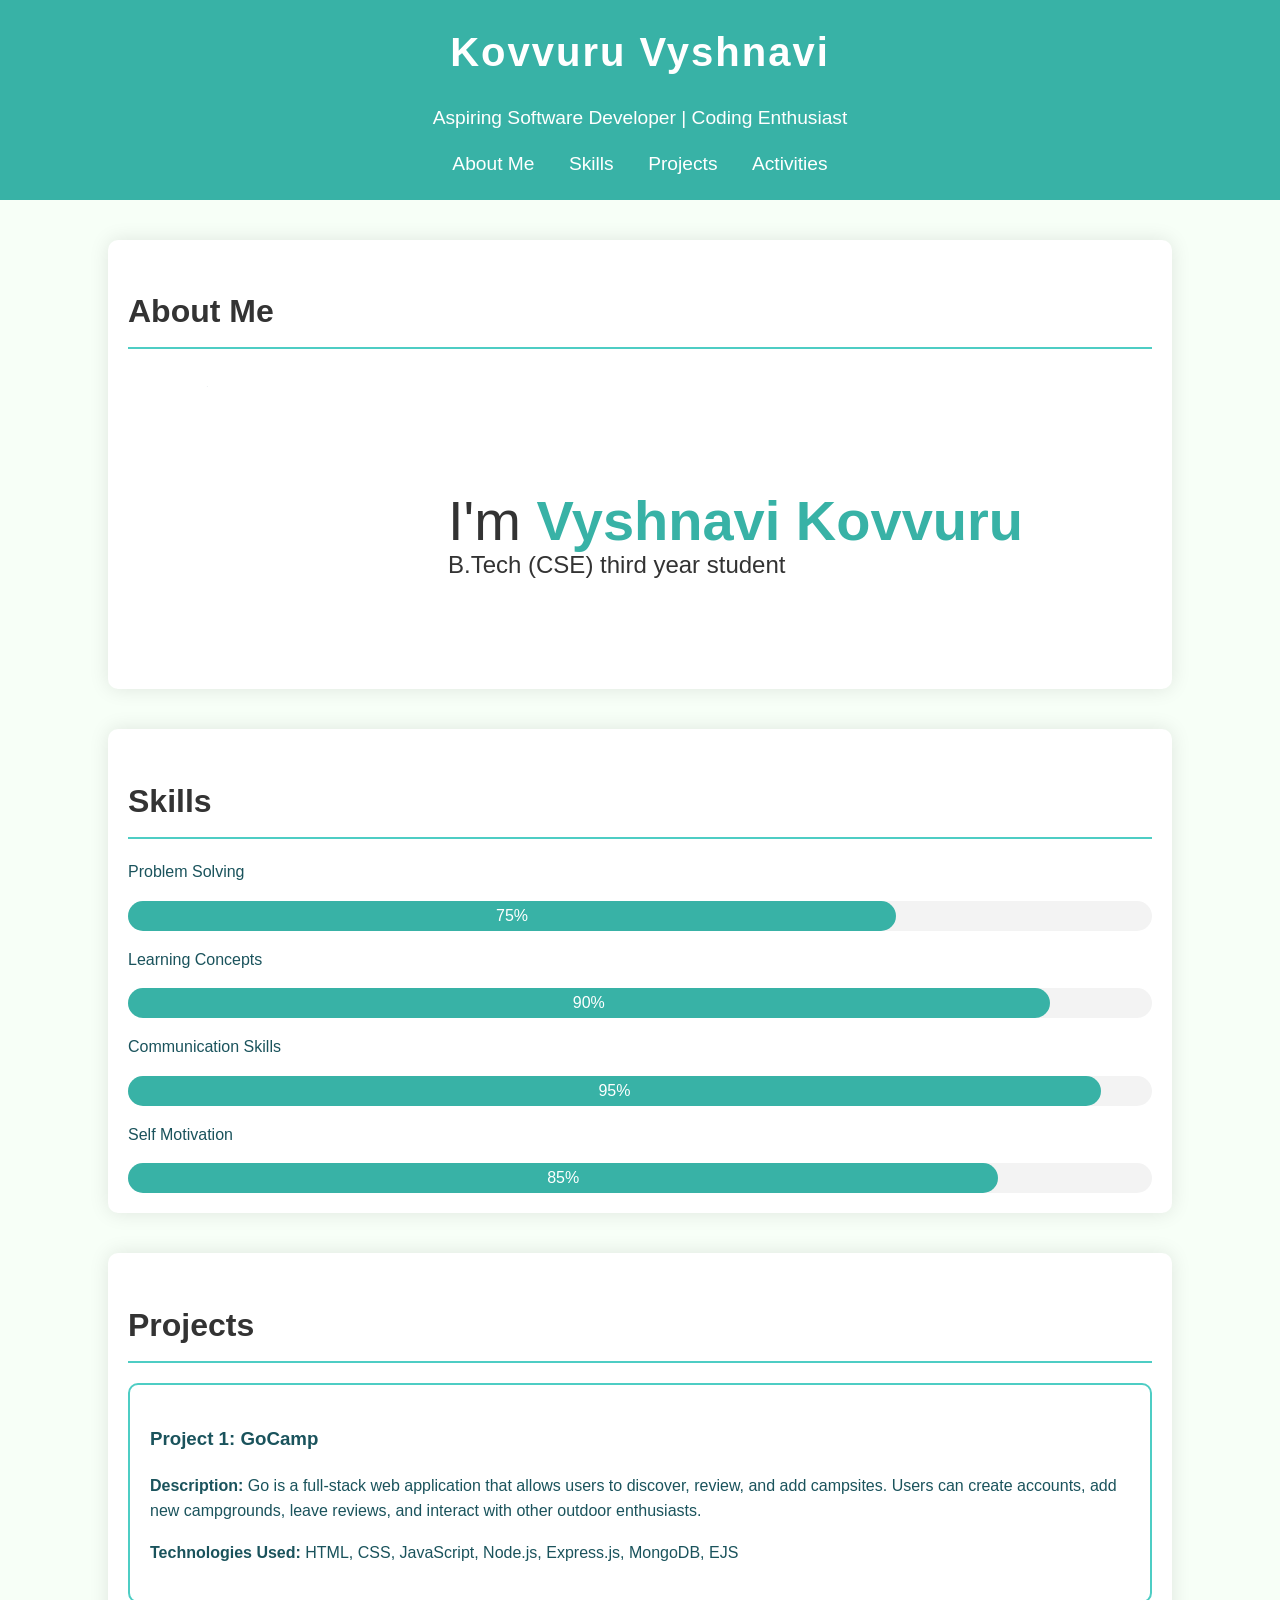
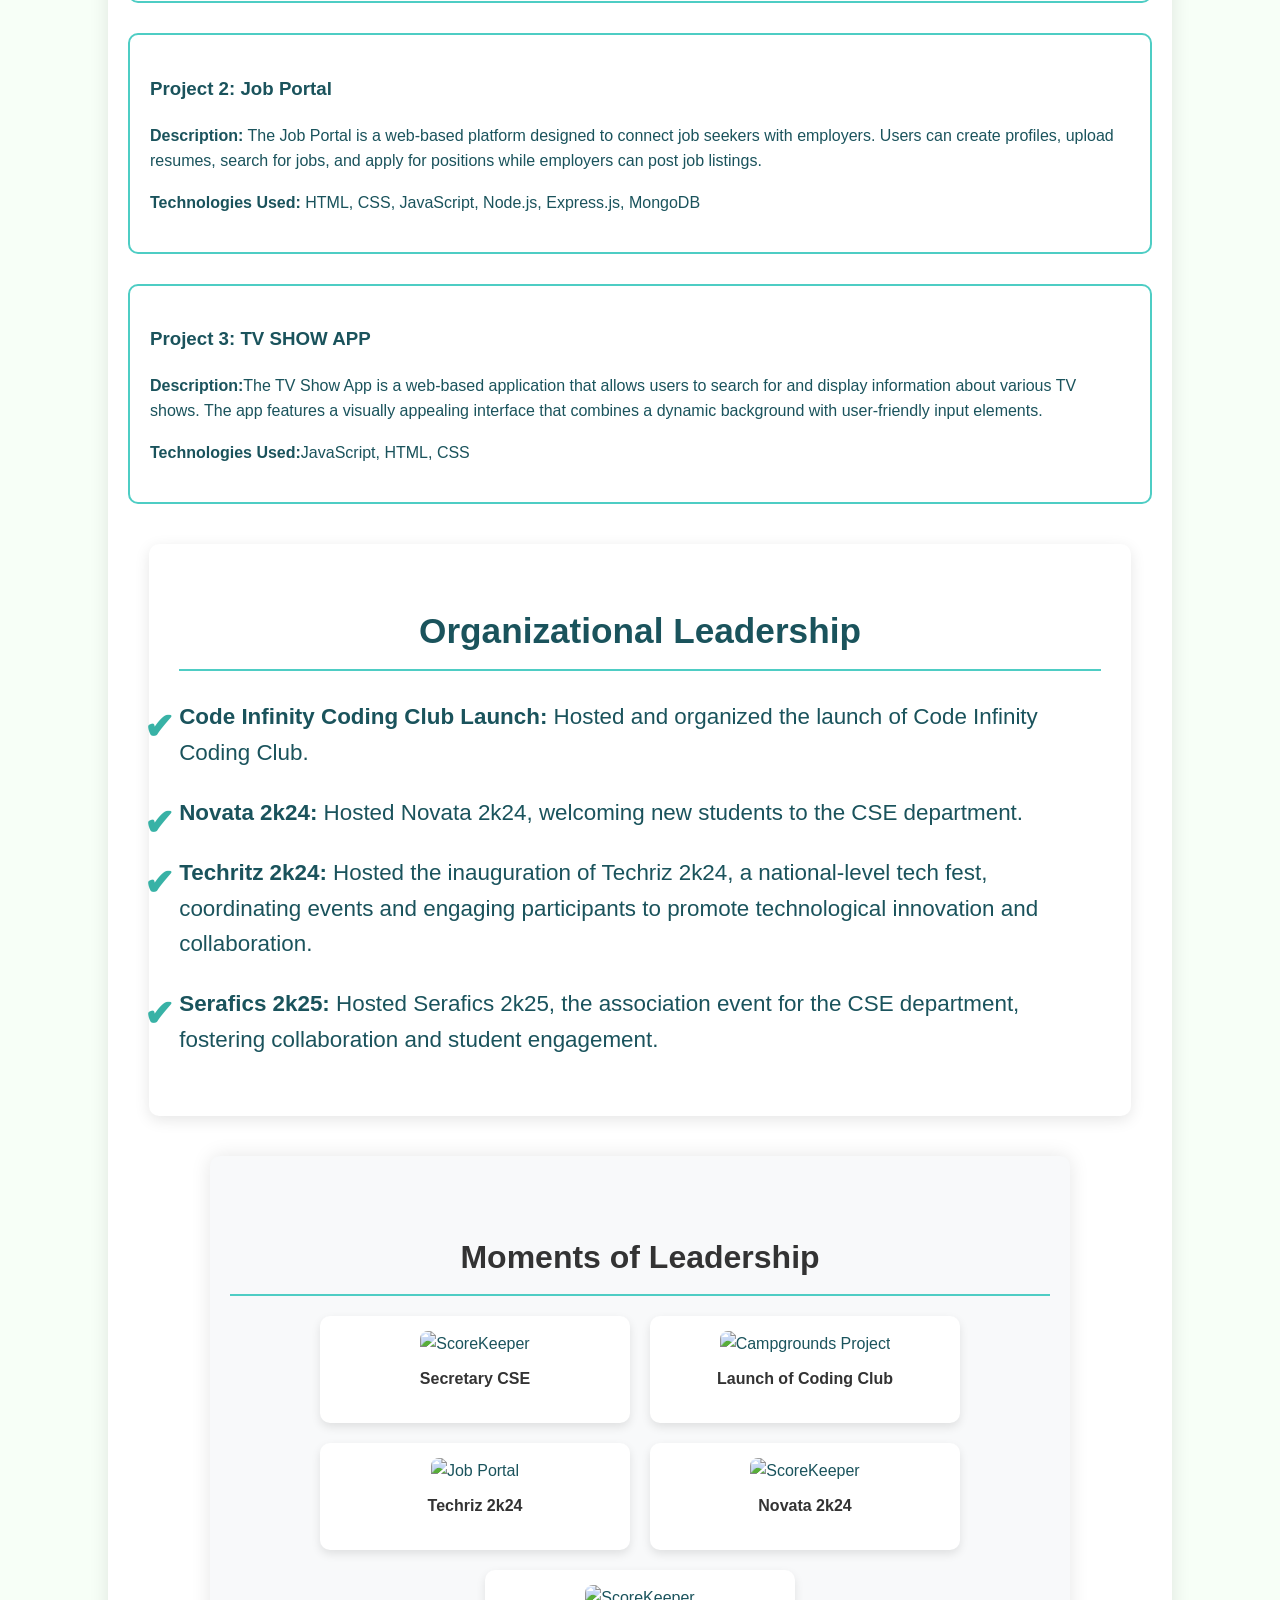
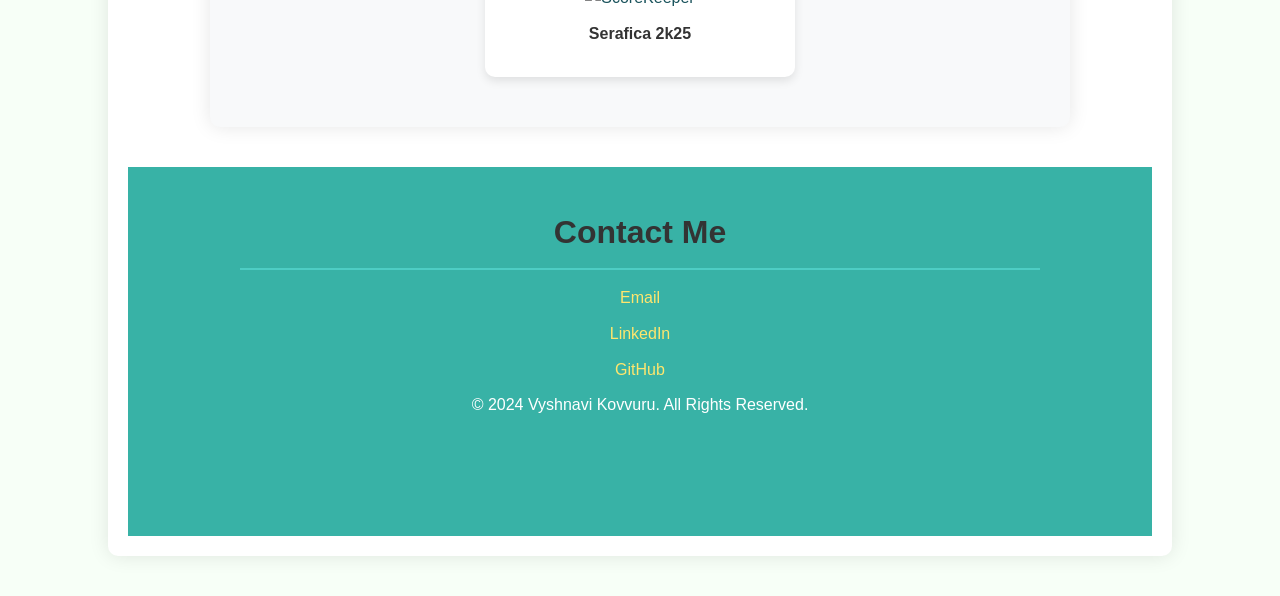
==== commit 43010bff: "Update index.html" ====
--- a/index.html
+++ b/index.html
@@ -104,7 +104,7 @@
         </section>
         
     <section id="gallery">
-        <h2>Career Gallery</h2>
+        <h2>Moments of Leadership</h2>
         <div class="gallery-container">
             <div class="gallery-item">
                 <img src="https://github.com/vyshnavikovvuru/myportfolio/blob/main/secretary.jpeg?raw=true" alt="ScoreKeeper">
